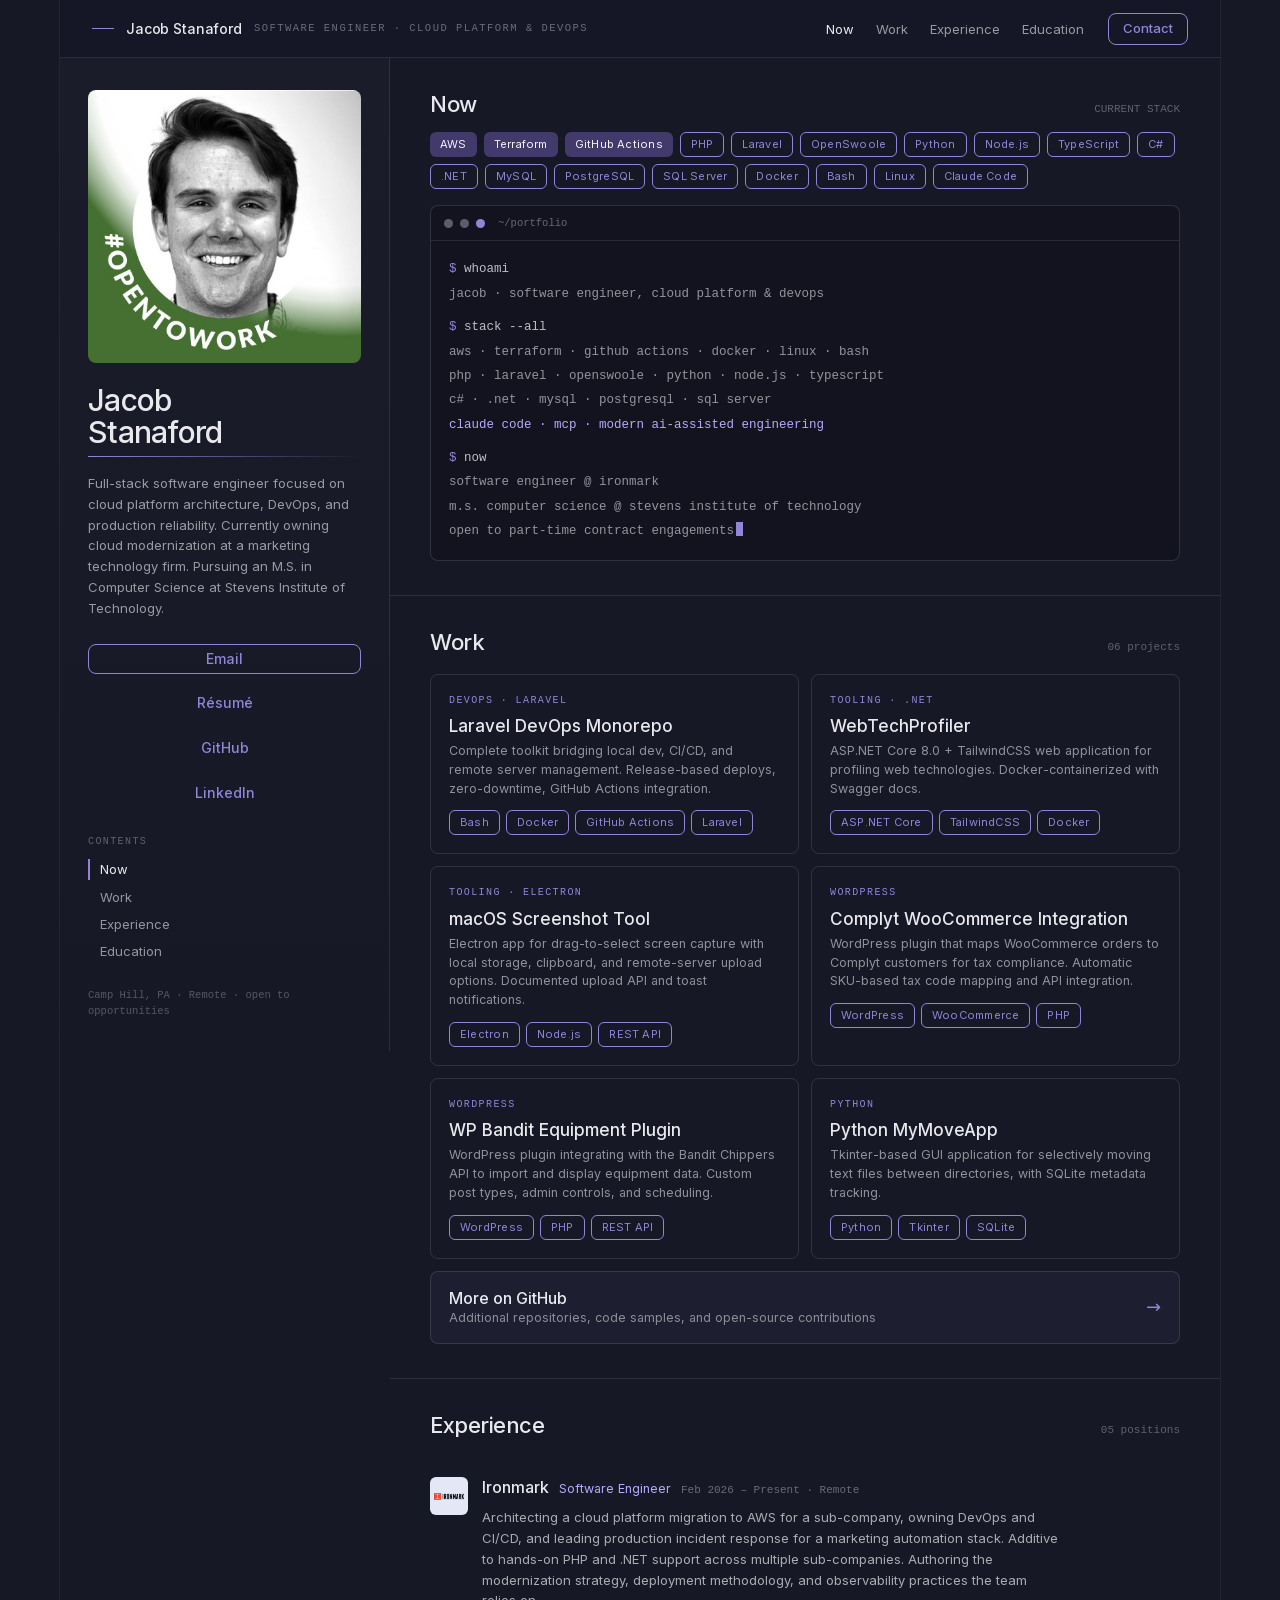
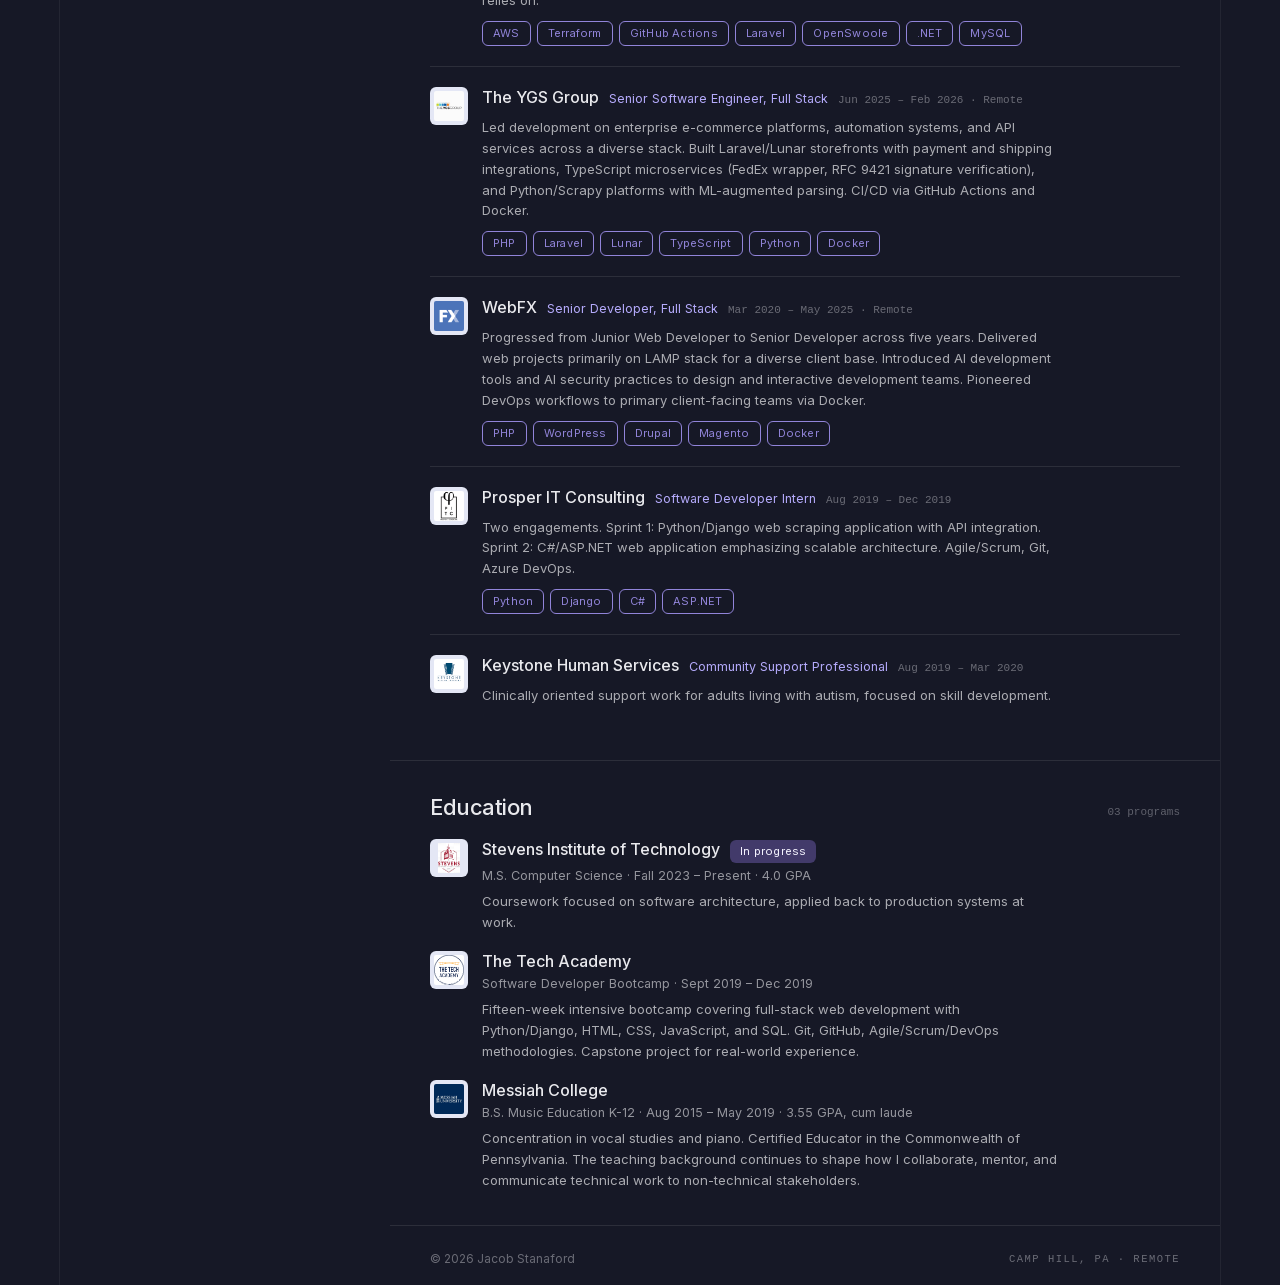
==== redesign/index.html @ c3463caf "Add integrated portfolio redesign (Nocturne design system) Standalone single-file redesign built fro" ====
<!DOCTYPE html>
<html lang="en">
<head>
<meta charset="utf-8">
<meta name="viewport" content="width=device-width, initial-scale=1">
<title>Jacob Stanaford — Software Engineer, Cloud Platform & DevOps</title>
<style>/* Nocturne — design-system tokens and component classes. This file is the source of truth for the system's look; retune it here and see readme.md. */
/* cyrillic-ext */
@font-face {
  font-family: 'Inter';
  font-style: normal;
  font-weight: 400;
  font-display: swap;
  src: url("assets/e448b426-da30-4cca-98b8-e3b02acdb00e.woff2") format('woff2');
  unicode-range: U+0460-052F, U+1C80-1C8A, U+20B4, U+2DE0-2DFF, U+A640-A69F, U+FE2E-FE2F;
}
/* cyrillic */
@font-face {
  font-family: 'Inter';
  font-style: normal;
  font-weight: 400;
  font-display: swap;
  src: url("assets/f47bdb8e-4d1e-4880-98b2-61ec3b3f5b4e.woff2") format('woff2');
  unicode-range: U+0301, U+0400-045F, U+0490-0491, U+04B0-04B1, U+2116;
}
/* greek-ext */
@font-face {
  font-family: 'Inter';
  font-style: normal;
  font-weight: 400;
  font-display: swap;
  src: url("assets/65dbf467-a188-4898-a3f2-194eca84f91b.woff2") format('woff2');
  unicode-range: U+1F00-1FFF;
}
/* greek */
@font-face {
  font-family: 'Inter';
  font-style: normal;
  font-weight: 400;
  font-display: swap;
  src: url("assets/1e72e751-fc00-493d-9ffb-1dca9f66a123.woff2") format('woff2');
  unicode-range: U+0370-0377, U+037A-037F, U+0384-038A, U+038C, U+038E-03A1, U+03A3-03FF;
}
/* vietnamese */
@font-face {
  font-family: 'Inter';
  font-style: normal;
  font-weight: 400;
  font-display: swap;
  src: url("assets/7c887afc-5d10-48a5-83d8-a8b218cb002e.woff2") format('woff2');
  unicode-range: U+0102-0103, U+0110-0111, U+0128-0129, U+0168-0169, U+01A0-01A1, U+01AF-01B0, U+0300-0301, U+0303-0304, U+0308-0309, U+0323, U+0329, U+1EA0-1EF9, U+20AB;
}
/* latin-ext */
@font-face {
  font-family: 'Inter';
  font-style: normal;
  font-weight: 400;
  font-display: swap;
  src: url("assets/c6983fc7-9854-4e55-b79d-0b1c1384f099.woff2") format('woff2');
  unicode-range: U+0100-02BA, U+02BD-02C5, U+02C7-02CC, U+02CE-02D7, U+02DD-02FF, U+0304, U+0308, U+0329, U+1D00-1DBF, U+1E00-1E9F, U+1EF2-1EFF, U+2020, U+20A0-20AB, U+20AD-20C0, U+2113, U+2C60-2C7F, U+A720-A7FF;
}
/* latin */
@font-face {
  font-family: 'Inter';
  font-style: normal;
  font-weight: 400;
  font-display: swap;
  src: url("assets/23ee8424-22c7-4cfa-b0a1-add9e2dee1e7.woff2") format('woff2');
  unicode-range: U+0000-00FF, U+0131, U+0152-0153, U+02BB-02BC, U+02C6, U+02DA, U+02DC, U+0304, U+0308, U+0329, U+2000-206F, U+20AC, U+2122, U+2191, U+2193, U+2212, U+2215, U+FEFF, U+FFFD;
}
/* cyrillic-ext */
@font-face {
  font-family: 'Inter';
  font-style: normal;
  font-weight: 500;
  font-display: swap;
  src: url("assets/e448b426-da30-4cca-98b8-e3b02acdb00e.woff2") format('woff2');
  unicode-range: U+0460-052F, U+1C80-1C8A, U+20B4, U+2DE0-2DFF, U+A640-A69F, U+FE2E-FE2F;
}
/* cyrillic */
@font-face {
  font-family: 'Inter';
  font-style: normal;
  font-weight: 500;
  font-display: swap;
  src: url("assets/f47bdb8e-4d1e-4880-98b2-61ec3b3f5b4e.woff2") format('woff2');
  unicode-range: U+0301, U+0400-045F, U+0490-0491, U+04B0-04B1, U+2116;
}
/* greek-ext */
@font-face {
  font-family: 'Inter';
  font-style: normal;
  font-weight: 500;
  font-display: swap;
  src: url("assets/65dbf467-a188-4898-a3f2-194eca84f91b.woff2") format('woff2');
  unicode-range: U+1F00-1FFF;
}
/* greek */
@font-face {
  font-family: 'Inter';
  font-style: normal;
  font-weight: 500;
  font-display: swap;
  src: url("assets/1e72e751-fc00-493d-9ffb-1dca9f66a123.woff2") format('woff2');
  unicode-range: U+0370-0377, U+037A-037F, U+0384-038A, U+038C, U+038E-03A1, U+03A3-03FF;
}
/* vietnamese */
@font-face {
  font-family: 'Inter';
  font-style: normal;
  font-weight: 500;
  font-display: swap;
  src: url("assets/7c887afc-5d10-48a5-83d8-a8b218cb002e.woff2") format('woff2');
  unicode-range: U+0102-0103, U+0110-0111, U+0128-0129, U+0168-0169, U+01A0-01A1, U+01AF-01B0, U+0300-0301, U+0303-0304, U+0308-0309, U+0323, U+0329, U+1EA0-1EF9, U+20AB;
}
/* latin-ext */
@font-face {
  font-family: 'Inter';
  font-style: normal;
  font-weight: 500;
  font-display: swap;
  src: url("assets/c6983fc7-9854-4e55-b79d-0b1c1384f099.woff2") format('woff2');
  unicode-range: U+0100-02BA, U+02BD-02C5, U+02C7-02CC, U+02CE-02D7, U+02DD-02FF, U+0304, U+0308, U+0329, U+1D00-1DBF, U+1E00-1E9F, U+1EF2-1EFF, U+2020, U+20A0-20AB, U+20AD-20C0, U+2113, U+2C60-2C7F, U+A720-A7FF;
}
/* latin */
@font-face {
  font-family: 'Inter';
  font-style: normal;
  font-weight: 500;
  font-display: swap;
  src: url("assets/23ee8424-22c7-4cfa-b0a1-add9e2dee1e7.woff2") format('woff2');
  unicode-range: U+0000-00FF, U+0131, U+0152-0153, U+02BB-02BC, U+02C6, U+02DA, U+02DC, U+0304, U+0308, U+0329, U+2000-206F, U+20AC, U+2122, U+2191, U+2193, U+2212, U+2215, U+FEFF, U+FFFD;
}
/* cyrillic-ext */
@font-face {
  font-family: 'Inter';
  font-style: normal;
  font-weight: 600;
  font-display: swap;
  src: url("assets/e448b426-da30-4cca-98b8-e3b02acdb00e.woff2") format('woff2');
  unicode-range: U+0460-052F, U+1C80-1C8A, U+20B4, U+2DE0-2DFF, U+A640-A69F, U+FE2E-FE2F;
}
/* cyrillic */
@font-face {
  font-family: 'Inter';
  font-style: normal;
  font-weight: 600;
  font-display: swap;
  src: url("assets/f47bdb8e-4d1e-4880-98b2-61ec3b3f5b4e.woff2") format('woff2');
  unicode-range: U+0301, U+0400-045F, U+0490-0491, U+04B0-04B1, U+2116;
}
/* greek-ext */
@font-face {
  font-family: 'Inter';
  font-style: normal;
  font-weight: 600;
  font-display: swap;
  src: url("assets/65dbf467-a188-4898-a3f2-194eca84f91b.woff2") format('woff2');
  unicode-range: U+1F00-1FFF;
}
/* greek */
@font-face {
  font-family: 'Inter';
  font-style: normal;
  font-weight: 600;
  font-display: swap;
  src: url("assets/1e72e751-fc00-493d-9ffb-1dca9f66a123.woff2") format('woff2');
  unicode-range: U+0370-0377, U+037A-037F, U+0384-038A, U+038C, U+038E-03A1, U+03A3-03FF;
}
/* vietnamese */
@font-face {
  font-family: 'Inter';
  font-style: normal;
  font-weight: 600;
  font-display: swap;
  src: url("assets/7c887afc-5d10-48a5-83d8-a8b218cb002e.woff2") format('woff2');
  unicode-range: U+0102-0103, U+0110-0111, U+0128-0129, U+0168-0169, U+01A0-01A1, U+01AF-01B0, U+0300-0301, U+0303-0304, U+0308-0309, U+0323, U+0329, U+1EA0-1EF9, U+20AB;
}
/* latin-ext */
@font-face {
  font-family: 'Inter';
  font-style: normal;
  font-weight: 600;
  font-display: swap;
  src: url("assets/c6983fc7-9854-4e55-b79d-0b1c1384f099.woff2") format('woff2');
  unicode-range: U+0100-02BA, U+02BD-02C5, U+02C7-02CC, U+02CE-02D7, U+02DD-02FF, U+0304, U+0308, U+0329, U+1D00-1DBF, U+1E00-1E9F, U+1EF2-1EFF, U+2020, U+20A0-20AB, U+20AD-20C0, U+2113, U+2C60-2C7F, U+A720-A7FF;
}
/* latin */
@font-face {
  font-family: 'Inter';
  font-style: normal;
  font-weight: 600;
  font-display: swap;
  src: url("assets/23ee8424-22c7-4cfa-b0a1-add9e2dee1e7.woff2") format('woff2');
  unicode-range: U+0000-00FF, U+0131, U+0152-0153, U+02BB-02BC, U+02C6, U+02DA, U+02DC, U+0304, U+0308, U+0329, U+2000-206F, U+20AC, U+2122, U+2191, U+2193, U+2212, U+2215, U+FEFF, U+FFFD;
}
/* cyrillic-ext */
@font-face {
  font-family: 'Inter';
  font-style: normal;
  font-weight: 700;
  font-display: swap;
  src: url("assets/e448b426-da30-4cca-98b8-e3b02acdb00e.woff2") format('woff2');
  unicode-range: U+0460-052F, U+1C80-1C8A, U+20B4, U+2DE0-2DFF, U+A640-A69F, U+FE2E-FE2F;
}
/* cyrillic */
@font-face {
  font-family: 'Inter';
  font-style: normal;
  font-weight: 700;
  font-display: swap;
  src: url("assets/f47bdb8e-4d1e-4880-98b2-61ec3b3f5b4e.woff2") format('woff2');
  unicode-range: U+0301, U+0400-045F, U+0490-0491, U+04B0-04B1, U+2116;
}
/* greek-ext */
@font-face {
  font-family: 'Inter';
  font-style: normal;
  font-weight: 700;
  font-display: swap;
  src: url("assets/65dbf467-a188-4898-a3f2-194eca84f91b.woff2") format('woff2');
  unicode-range: U+1F00-1FFF;
}
/* greek */
@font-face {
  font-family: 'Inter';
  font-style: normal;
  font-weight: 700;
  font-display: swap;
  src: url("assets/1e72e751-fc00-493d-9ffb-1dca9f66a123.woff2") format('woff2');
  unicode-range: U+0370-0377, U+037A-037F, U+0384-038A, U+038C, U+038E-03A1, U+03A3-03FF;
}
/* vietnamese */
@font-face {
  font-family: 'Inter';
  font-style: normal;
  font-weight: 700;
  font-display: swap;
  src: url("assets/7c887afc-5d10-48a5-83d8-a8b218cb002e.woff2") format('woff2');
  unicode-range: U+0102-0103, U+0110-0111, U+0128-0129, U+0168-0169, U+01A0-01A1, U+01AF-01B0, U+0300-0301, U+0303-0304, U+0308-0309, U+0323, U+0329, U+1EA0-1EF9, U+20AB;
}
/* latin-ext */
@font-face {
  font-family: 'Inter';
  font-style: normal;
  font-weight: 700;
  font-display: swap;
  src: url("assets/c6983fc7-9854-4e55-b79d-0b1c1384f099.woff2") format('woff2');
  unicode-range: U+0100-02BA, U+02BD-02C5, U+02C7-02CC, U+02CE-02D7, U+02DD-02FF, U+0304, U+0308, U+0329, U+1D00-1DBF, U+1E00-1E9F, U+1EF2-1EFF, U+2020, U+20A0-20AB, U+20AD-20C0, U+2113, U+2C60-2C7F, U+A720-A7FF;
}
/* latin */
@font-face {
  font-family: 'Inter';
  font-style: normal;
  font-weight: 700;
  font-display: swap;
  src: url("assets/23ee8424-22c7-4cfa-b0a1-add9e2dee1e7.woff2") format('woff2');
  unicode-range: U+0000-00FF, U+0131, U+0152-0153, U+02BB-02BC, U+02C6, U+02DA, U+02DC, U+0304, U+0308, U+0329, U+2000-206F, U+20AC, U+2122, U+2191, U+2193, U+2212, U+2215, U+FEFF, U+FFFD;
}


:root {
  --color-bg: #161826;
  --color-surface: #232532;
  --color-text: #e9e9ed;
  --color-accent: #9184d9; /* review round 7 (Barron): the accent moves to
     the product's blurple — OKLCH hue 289.2, the hue of the app's own Pro
     accent (#9a8fe0, --om-accent-pro) — at the same lightness the steel
     accent held (L 0.660, so the documented ratios survive) and chroma
     in the product blurple's own range (its token sits at C 0.118; the
     accent takes 0.125, from the old steel's 0.030):
     the accent now reads as an accent rather than another neutral. */
  --color-accent-2: #a7a1db; /* the machine-derived stand-in follows: same
     hue, same L 0.734, chroma at the same 2:3 proportion it held */
  --color-divider: color-mix(in srgb, #e9e9ed 16%, transparent);

  /* Tonal ramps — generated in OKLCH on one shared lightness scale, so the
     same step of any role matches the others in visual value. */
  --color-neutral-100: #f3f5fe;
  --color-neutral-200: #e4e7f5;
  --color-neutral-300: #cfd3e5;
  --color-neutral-400: #b2b6ca;
  --color-neutral-500: #9397ab;
  --color-neutral-600: #75798c;
  --color-neutral-700: #595d6c;
  --color-neutral-800: #3f424d;
  --color-neutral-900: #292b31;

  --color-accent-100: #f5f4ff;
  --color-accent-200: #e7e5fe;
  --color-accent-300: #d2cefd;
  --color-accent-400: #b5abfc;
  --color-accent-500: #968ae0;
  --color-accent-600: #796cbf;
  --color-accent-700: #5d5294;
  --color-accent-800: #423a6a;
  --color-accent-900: #2b2741;

  --color-accent-2-100: #f5f4ff;
  --color-accent-2-200: #e7e5fe;
  --color-accent-2-300: #d2cefd;
  --color-accent-2-400: #b5afe8;
  --color-accent-2-500: #9690c9;
  --color-accent-2-600: #7972a9;
  --color-accent-2-700: #5c5783;
  --color-accent-2-800: #423e5d;
  --color-accent-2-900: #2b293a;

  /* Deck section-divider ground — review round 3: saturation as presence.
     Dividers take a saturated deep indigo (hue 277, the neutral ramp's own
     family; C 0.094 — written when the accent held C 0.030, before the
     round-7 blurple raised it past the ground's) with a lighter bloom and
     a ghost tint of the same hue, while the slide grounds stay
     desaturated. Deck-scale fills only — not interface colors. */
  --color-section: #262a60;
  --color-section-glow: #353b80;
  --color-section-ghost: #4c5397;

  --font-heading: "Inter", system-ui, sans-serif;
  --font-heading-weight: 500;
  --font-body: "Inter", system-ui, sans-serif;

  --space-1: 2.8px;
  --space-2: 5.6px;
  --space-3: 8.4px;
  --space-4: 11.2px;
  --space-6: 16.8px;
  --space-8: 22.4px;

  --radius-sm: 4px;
  --radius-md: 8px;
  --radius-lg: 14px;

  /* Elevation — derived from the ground: soft ink-tinted shadows on a
     light theme, a hairline edge + ambient darkness on a dark one. */
  --shadow-sm: 0 0 0 1px #3f424d;
  --shadow-md: 0 0 0 1px #595d6c, 0 6px 18px rgba(0,0,0,0.55);
  --shadow-lg: 0 0 0 1px #9397ab, 0 16px 40px rgba(0,0,0,0.65);
}

body {
  background: var(--color-bg);
  color: var(--color-text);
  font-family: var(--font-body);
}
h1, h2, h3, h4 { font-family: var(--font-heading); font-weight: var(--font-heading-weight); }

.lighten{mix-blend-mode:lighten;background-color:transparent}

/* ══════════════════════════════════════════════════════════════════════════
   Components — built with the tokens above. Plain CSS
   on plain HTML: no JavaScript, no build step. Each class is documented in
   readme.md and demonstrated in foundations/ and components/.
   ══════════════════════════════════════════════════════════════════════ */

*, *::before, *::after { box-sizing: border-box; }
body { margin: 0; font-size: 15px; line-height: 1.55; font-weight: 400; }
h1, h2, h3, h4, h5, h6 {
  font-family: var(--font-heading); font-weight: var(--font-heading-weight);
  line-height: 1.12; letter-spacing: -0.015em; margin: 0 0 var(--space-2);
}
h1 { font-size: 42px; }
h2 { font-size: 32px; }
h3 { font-size: 25px; }
h4 { font-size: 20px; }
h5 { font-size: 16px; }
h6 { font-size: 13px; }
h6 { letter-spacing: 0.08em; text-transform: uppercase; }
p { margin: 0 0 var(--space-3); }
a { color: var(--color-accent); text-underline-offset: 3px; }
img { display: block; max-width: 100%; }
figure { margin: 0; }
figcaption {
  font-size: 11px; margin-top: var(--space-1);
  color: color-mix(in srgb, var(--color-text) 55%, transparent);
}
.text-muted { color: color-mix(in srgb, var(--color-text) 55%, transparent); }
:focus { outline: none; }
:focus-visible { outline: 2px solid var(--color-accent); outline-offset: 2px; }
::selection { background: color-mix(in srgb, var(--color-accent) 30%, transparent); }

/* — rules — */
/* Rules fade to transparent at both ends instead of stopping cleanly — a
   Nocturne signature. The ramp is 48px an end (one deck baseline unit),
   painted from the same divider token. Freestanding rules fade; box
   outlines, in-control separators, and short accent marks stay solid. */
.hr {
  height: 1px; border: 0; margin: var(--space-4) 0;
  background: linear-gradient(to right,
    transparent, var(--color-divider) 48px,
    var(--color-divider) calc(100% - 48px), transparent);
}

/* — buttons — */
.btn {
  display: inline-flex; align-items: center; justify-content: center; gap: 6px;
  cursor: pointer; text-decoration: none;
  font-family: var(--font-heading); font-weight: var(--font-heading-weight);
  font-size: 14px; line-height: 1.2; color: var(--color-text); /* matches the .input's 14px —
     the pair sits side by side in sign-up rows */
  background: transparent; border: 1px solid transparent;
  padding: var(--space-2) calc(var(--space-3) * 1.2);
  border-radius: var(--radius-md);
}
.btn svg { display: block; }
.btn:disabled { opacity: 0.45; cursor: not-allowed; }
.btn-primary { color: var(--color-accent); border-color: var(--color-accent); }
.btn-primary:hover { background: color-mix(in srgb, var(--color-accent) 12%, transparent); }
.btn-primary:active { background: color-mix(in srgb, var(--color-accent) 22%, transparent); }
.btn-secondary { border-color: var(--color-divider); }
.btn-secondary:hover { background: color-mix(in srgb, var(--color-text) 7%, transparent); }
.btn-secondary:active { background: color-mix(in srgb, var(--color-text) 14%, transparent); }
.btn-ghost { color: var(--color-accent); padding-inline: var(--space-1); }
.btn-ghost:hover { background: color-mix(in srgb, var(--color-accent) 10%, transparent); }
.btn-ghost:active { background: color-mix(in srgb, var(--color-accent) 18%, transparent); }
.btn-icon { width: 36px; height: 36px; padding: 0; }
.btn-block { width: 100%; margin-top: var(--space-2); }

/* — forms — */
.field > label {
  display: block; font-size: 12px; margin-bottom: 5px;
  color: color-mix(in srgb, var(--color-text) 70%, transparent);
}
.input {
  width: 100%; min-height: 36px; padding: 6px 10px; font: inherit;
  font-size: 14px; color: var(--color-text); caret-color: var(--color-accent);
  background: var(--color-surface);
  border: 1px solid var(--color-divider); border-radius: var(--radius-md);
}
.input:hover { border-color: color-mix(in srgb, var(--color-text) 45%, transparent); }
.input:focus-visible { border-color: var(--color-accent); outline-offset: 0; }
textarea.input { min-height: 90px; resize: vertical; }
.radio { display: inline-flex; align-items: center; gap: 8px; cursor: pointer; font-size: 14px; }
.radio input, .seg-opt input {
  position: absolute; opacity: 0; width: 0; height: 0; pointer-events: none;
}
.radio .dot {
  width: 16px; height: 16px; flex: none; border-radius: 50%;
  border: 1.5px solid var(--color-divider);
}
.radio:hover .dot { border-color: var(--color-accent); }
.radio input:checked + .dot {
  border-color: var(--color-accent); background: var(--color-accent);
  box-shadow: inset 0 0 0 4px var(--color-bg);
}
.radio input:focus-visible + .dot { outline: 2px solid var(--color-accent); outline-offset: 2px; }
.seg {
  display: inline-flex; overflow: hidden;
  border: 1px solid var(--color-divider); border-radius: var(--radius-md);
}
.seg-opt {
  display: inline-flex; align-items: center; gap: 6px;
  padding: 7px 12px; font-size: 13px; cursor: pointer;
}
.seg-opt + .seg-opt { border-left: 1px solid var(--color-divider); }
.seg-opt:has(input:checked) { color: var(--color-accent); box-shadow: inset 0 0 0 1px var(--color-accent); }
.seg-opt:not(:has(input:checked)):hover { background: color-mix(in srgb, var(--color-text) 7%, transparent); }
.seg-opt:has(input:focus-visible) { outline: 2px solid var(--color-accent); outline-offset: -2px; }

/* — cards — */
.card {
  display: flex; flex-direction: column; gap: var(--space-2);
  padding: var(--space-3); border-radius: var(--radius-md); background: var(--color-surface);
}
.card-kicker { font-size: 10px; letter-spacing: 0.1em; text-transform: uppercase; color: var(--color-accent); }
.card-title {
  font-family: var(--font-heading); font-weight: var(--font-heading-weight);
  font-size: 17px; line-height: 1.2;
}
.card-body { margin: 0; font-size: 13px; opacity: 0.8; flex: 1; }
.card-meta {
  display: flex; align-items: center; gap: 6px; font-size: 11px;
  color: color-mix(in srgb, var(--color-text) 50%, transparent);
}
.elev-sm { box-shadow: var(--shadow-sm); }
.elev-md { box-shadow: var(--shadow-md); }
.elev-lg { box-shadow: var(--shadow-lg); }

/* — tags — */
.tag {
  display: inline-flex; align-items: center; font-size: 11px;
  letter-spacing: 0.02em; padding: 3px 10px;
  border-radius: calc(var(--radius-md) * 0.75);
}
.tag-accent { background: var(--color-accent-800); color: var(--color-accent-100); }
.tag-accent-2 { background: var(--color-accent-2-800); color: var(--color-accent-2-100); }
.tag-neutral { background: var(--color-neutral-800); color: var(--color-neutral-100); }
.tag-outline { border: 1px solid var(--color-accent); color: var(--color-accent); }

/* — navigation — */
.nav {
  display: flex; align-items: center; gap: var(--space-4);
  padding: var(--space-3) var(--space-4);
  border-bottom: none;
}
.nav-brand {
  font-family: var(--font-heading); font-weight: var(--font-heading-weight);
  font-size: 18px; margin-right: auto;
}
.nav a { color: inherit; text-decoration: none; font-size: 14px; }
.nav a:hover, .nav a[aria-current='page'] { color: var(--color-accent); }

/* — tables — */
.table { width: 100%; border-collapse: collapse; font-size: 14px; }
.table th {
  text-align: left; font-size: 11px; letter-spacing: 0.08em; text-transform: uppercase;
  color: color-mix(in srgb, var(--color-text) 60%, transparent);
  padding: var(--space-2); border-bottom: 1px solid transparent; /* keeps layout; the row paints the fading rule */
}
.table td {
  padding: var(--space-2);
  border-bottom: 1px solid transparent;
}
/* Row rules as row-level strips so the end-fade spans the row, not each cell. */
.table thead tr {
  background: linear-gradient(to right,
    transparent, var(--color-divider) 48px,
    var(--color-divider) calc(100% - 48px), transparent) no-repeat bottom / 100% 1px;
}
.table tbody tr {
  background: linear-gradient(to right,
    transparent, color-mix(in srgb, var(--color-text) 8%, transparent) 48px,
    color-mix(in srgb, var(--color-text) 8%, transparent) calc(100% - 48px), transparent) no-repeat bottom / 100% 1px;
}
.table tbody tr:hover {
  /* the hover tint layers over the row rule, which keeps painting */
  background:
    linear-gradient(color-mix(in srgb, var(--color-text) 4%, transparent),
                    color-mix(in srgb, var(--color-text) 4%, transparent)) no-repeat 0 0 / 100% 100%,
    linear-gradient(to right,
      transparent, color-mix(in srgb, var(--color-text) 8%, transparent) 48px,
      color-mix(in srgb, var(--color-text) 8%, transparent) calc(100% - 48px), transparent) no-repeat bottom / 100% 1px;
}

/* — dialog — */
.dialog-backdrop {
  position: fixed; inset: 0; display: grid; place-items: center;
  padding: var(--space-4);
  background: color-mix(in srgb, var(--color-neutral-900) 50%, transparent);
}
.dialog {
  width: min(440px, 100%); display: flex; flex-direction: column; gap: var(--space-3);
  padding: var(--space-4); border-radius: var(--radius-lg);
  background: var(--color-surface); box-shadow: var(--shadow-lg);
}
.dialog-title {
  font-family: var(--font-heading); font-weight: var(--font-heading-weight);
  font-size: 20px;
}
.dialog-body { font-size: 14px; opacity: 0.85; }
.dialog-actions { display: flex; justify-content: flex-end; gap: var(--space-2); margin-top: var(--space-2); }

</style>
<script src="assets/eca9841a-5510-4d7b-a6c1-df7aee3c4785.js"></script>
<style>
body{margin:0;background:#0e0f18;font-family:Inter,system-ui,sans-serif}
html{background:#0e0f18}
.dv-turn{padding:40px 44px 32px;border-bottom:1px solid rgba(255,255,255,.08);scroll-margin-top:16px;background:#0e0f18}
.logo{width:32px;height:32px;object-fit:contain;background:#e4e7f5;border-radius:6px;padding:4px;box-sizing:border-box;flex:none}
.logo-lg{width:38px;height:38px}
.dv-thd{display:flex;align-items:baseline;gap:10px;margin:0 0 20px}
.dv-tid{font:600 10px ui-monospace,Menlo,monospace;padding:3px 7px;background:#e9e9ed;color:#161826;border-radius:4px;text-decoration:none}
.dv-tname{font:600 13px/1.2 Inter,system-ui,sans-serif;color:#e9e9ed}
.dv-opts{display:flex;flex-wrap:wrap;gap:36px;align-items:flex-start}
.dv-opt{flex:none;display:flex;flex-direction:column;gap:9px;scroll-margin-top:16px}
.dv-oid{font:600 10.5px ui-monospace,Menlo,monospace;padding:3px 7px;background:rgba(255,255,255,.1);color:#e9e9ed;border-radius:5px;text-decoration:none}
.dv-olabel{display:flex;align-items:baseline;gap:8px;font:400 11px/1.3 Inter,system-ui,sans-serif;color:rgba(233,233,237,.55)}
.dv-card{max-width:100%;background:#161826;border:1px solid rgba(255,255,255,.09);border-radius:8px;box-shadow:0 16px 40px rgba(0,0,0,.5);overflow:hidden}
.dv-opt:target .dv-oid{background:#9184d9;color:#161826}
.dv-next{margin:22px 0 0;font:12px/1.5 Inter,system-ui,sans-serif;color:rgba(233,233,237,.5)}
.dv-groep{width:100%;font:600 10px ui-monospace,Menlo,monospace;letter-spacing:.14em;text-transform:uppercase;color:rgba(233,233,237,.35);margin:14px 0 -14px}
.mono{font-family:ui-monospace,Menlo,monospace}
.ph{color:rgba(145,132,217,.75);font-family:ui-monospace,Menlo,monospace;font-size:.86em}
@keyframes sweep{from{transform:scaleX(0)}to{transform:scaleX(1)}}
@keyframes rise{from{opacity:0;transform:translateY(14px)}to{opacity:1;transform:none}}
.rise{animation:rise .7s cubic-bezier(.22,1,.36,1) both}
.sweepline{transform-origin:left;animation:sweep 1.1s cubic-bezier(.22,1,.36,1) both}
@keyframes type{from{max-width:0}to{max-width:100%}}
@keyframes blink{0%,49%{opacity:1}50%,100%{opacity:0}}
.t{display:inline-block;width:max-content;max-width:100%;overflow:hidden;white-space:nowrap;vertical-align:bottom;animation:type .5s steps(34,end) both}
.caret{display:inline-block;width:7px;height:14px;background:#9184d9;vertical-align:-2px;margin-left:2px;animation:blink 1.1s step-end infinite}
</style>
</head>
<body style="background:var(--color-bg);color:var(--color-text)">

<div style="max-width:1160px;margin:0 auto;background:#161826;box-shadow:0 0 0 1px rgba(233,233,237,.06)">

  <!-- ═════════════════ TOP NAV ═════════════════ -->
  <div style="position:sticky;top:0;z-index:5;display:flex;align-items:center;justify-content:space-between;padding:0 32px;height:58px;background:rgba(22,24,38,.92);backdrop-filter:blur(10px);border-bottom:1px solid rgba(233,233,237,.1)">
    <div style="display:flex;align-items:center;gap:12px">
      <span style="display:block;width:22px;height:1px;background:#9184d9" class="sweepline"></span>
      <span style="font:500 14px Inter,sans-serif;letter-spacing:-.01em">Jacob Stanaford</span>
      <span class="mono" style="font-size:10.5px;letter-spacing:.14em;color:rgba(233,233,237,.4)">SOFTWARE ENGINEER · CLOUD PLATFORM &amp; DEVOPS</span>
    </div>
    <div style="display:flex;align-items:center;gap:24px">
      <div style="display:flex;gap:22px;font:400 13px Inter,sans-serif;color:rgba(233,233,237,.62)">
        <a href="#now" style="color:#e9e9ed;text-decoration:none">Now</a>
        <a href="#work" style="color:inherit;text-decoration:none">Work</a>
        <a href="#experience" style="color:inherit;text-decoration:none">Experience</a>
        <a href="#education" style="color:inherit;text-decoration:none">Education</a>
      </div>
      <a href="mailto:jacobstanafordprofessional@gmail.com" class="btn btn-primary" style="text-decoration:none;height:32px;padding:0 14px;font-size:13px">Contact</a>
    </div>
  </div>

  <div style="display:grid;grid-template-columns:330px 1fr">

    <!-- ═════════════════ LEFT SIDEBAR ═════════════════ -->
    <aside style="border-right:1px solid rgba(233,233,237,.1);padding:32px 28px;background:linear-gradient(180deg,#1a1c2a,#161826);align-self:start;position:sticky;top:58px">
      <div style="border-radius:8px;overflow:hidden;background:#161826">
        <img src="../img/jacobstanaford.jpeg" alt="Jacob Stanaford" style="width:100%;aspect-ratio:1;object-fit:cover;object-position:50% 25%">
      </div>
      <h1 style="font-size:30px;letter-spacing:-.025em;margin:22px 0 8px;line-height:1.05">Jacob<br>Stanaford</h1>
      <div style="height:1px;background:linear-gradient(to right,#9184d9,rgba(145,132,217,0));margin-bottom:16px" class="sweepline"></div>
      <p style="font-size:13px;line-height:1.6;color:rgba(233,233,237,.62)">Full-stack software engineer focused on cloud platform architecture, DevOps, and production reliability. Currently owning cloud modernization at a marketing technology firm. Pursuing an M.S. in Computer Science at Stevens Institute of Technology.</p>
      <div style="display:flex;flex-direction:column;gap:9px;margin-top:20px">
        <a href="mailto:jacobstanafordprofessional@gmail.com" class="btn btn-primary btn-block" style="text-decoration:none">Email</a>
        <a href="../img/resource/JacobS_Resume.pdf" class="btn btn-ghost btn-block" style="text-decoration:none">Résumé</a>
        <a href="https://github.com/jstanaford" class="btn btn-ghost btn-block" style="text-decoration:none">GitHub</a>
        <a href="https://www.linkedin.com/in/jacobstanaford/" class="btn btn-ghost btn-block" style="text-decoration:none">LinkedIn</a>
      </div>
      <div class="mono" style="font-size:10px;letter-spacing:.14em;color:rgba(233,233,237,.35);margin-top:26px">CONTENTS</div>
      <div style="display:flex;flex-direction:column;gap:7px;margin-top:10px;font-size:13px;color:rgba(233,233,237,.6)">
        <a href="#now" style="color:#e9e9ed;border-left:2px solid #9184d9;padding-left:10px;text-decoration:none">Now</a>
        <a href="#work" style="padding-left:12px;color:inherit;text-decoration:none">Work</a>
        <a href="#experience" style="padding-left:12px;color:inherit;text-decoration:none">Experience</a>
        <a href="#education" style="padding-left:12px;color:inherit;text-decoration:none">Education</a>
      </div>
      <div class="mono" style="font-size:10.5px;color:rgba(233,233,237,.3);margin-top:26px">Camp Hill, PA · Remote · open to opportunities</div>
    </aside>

    <!-- ═════════════════ MAIN CONTENT ═════════════════ -->
    <main>

      <!-- ─── NOW ─── -->
      <section id="now" style="padding:34px 40px;border-bottom:1px solid rgba(233,233,237,.1)">
        <div style="display:flex;align-items:baseline;justify-content:space-between;margin-bottom:14px">
          <h2 style="font-size:22px;letter-spacing:-.02em;margin:0">Now</h2>
          <span class="mono" style="font-size:11px;color:rgba(233,233,237,.35)">CURRENT STACK</span>
        </div>
        <div style="display:flex;flex-wrap:wrap;gap:7px;margin-bottom:16px">
          <span class="tag tag-accent">AWS</span>
          <span class="tag tag-accent">Terraform</span>
          <span class="tag tag-accent">GitHub Actions</span>
          <span class="tag tag-outline">PHP</span>
          <span class="tag tag-outline">Laravel</span>
          <span class="tag tag-outline">OpenSwoole</span>
          <span class="tag tag-outline">Python</span>
          <span class="tag tag-outline">Node.js</span>
          <span class="tag tag-outline">TypeScript</span>
          <span class="tag tag-outline">C#</span>
          <span class="tag tag-outline">.NET</span>
          <span class="tag tag-outline">MySQL</span>
          <span class="tag tag-outline">PostgreSQL</span>
          <span class="tag tag-outline">SQL Server</span>
          <span class="tag tag-outline">Docker</span>
          <span class="tag tag-outline">Bash</span>
          <span class="tag tag-outline">Linux</span>
          <span class="tag tag-outline">Claude Code</span>
        </div>
        <div style="border:1px solid rgba(233,233,237,.14);border-radius:8px;overflow:hidden;background:#12131f">
          <div style="display:flex;align-items:center;gap:7px;padding:9px 13px;border-bottom:1px solid rgba(233,233,237,.1)">
            <span style="width:9px;height:9px;border-radius:50%;background:#595d6c;display:block"></span>
            <span style="width:9px;height:9px;border-radius:50%;background:#595d6c;display:block"></span>
            <span style="width:9px;height:9px;border-radius:50%;background:#9184d9;display:block"></span>
            <span class="mono" style="font-size:10.5px;color:rgba(233,233,237,.4);margin-left:6px">~/portfolio</span>
          </div>
          <div class="mono" style="font-size:12.5px;line-height:1.95;padding:16px 18px;color:rgba(233,233,237,.8)">
            <div><span style="color:#9184d9">$</span> <span class="t" style="animation-delay:.2s">whoami</span></div>
            <div style="color:rgba(233,233,237,.6)"><span class="t" style="animation-delay:.8s">jacob · software engineer, cloud platform &amp; devops</span></div>
            <div style="margin-top:9px"><span style="color:#9184d9">$</span> <span class="t" style="animation-delay:1.5s">stack --all</span></div>
            <div style="color:rgba(233,233,237,.6)"><span class="t" style="animation-delay:2.1s">aws · terraform · github actions · docker · linux · bash</span></div>
            <div style="color:rgba(233,233,237,.6)"><span class="t" style="animation-delay:2.5s">php · laravel · openswoole · python · node.js · typescript</span></div>
            <div style="color:rgba(233,233,237,.6)"><span class="t" style="animation-delay:2.9s">c# · .net · mysql · postgresql · sql server</span></div>
            <div style="color:#b5abfc"><span class="t" style="animation-delay:3.3s">claude code · mcp · modern ai-assisted engineering</span></div>
            <div style="margin-top:9px"><span style="color:#9184d9">$</span> <span class="t" style="animation-delay:3.9s">now</span></div>
            <div style="color:rgba(233,233,237,.6)"><span class="t" style="animation-delay:4.4s">software engineer @ ironmark</span></div>
            <div style="color:rgba(233,233,237,.6)"><span class="t" style="animation-delay:4.8s">m.s. computer science @ stevens institute of technology</span></div>
            <div style="color:rgba(233,233,237,.6)"><span class="t" style="animation-delay:5.2s">open to part-time contract engagements</span><span class="caret"></span></div>
          </div>
        </div>
      </section>

      <!-- ─── WORK / PROJECTS ─── -->
      <section id="work" style="padding:34px 40px;border-bottom:1px solid rgba(233,233,237,.1)">
        <div style="display:flex;align-items:baseline;justify-content:space-between;margin-bottom:18px">
          <h2 style="font-size:22px;letter-spacing:-.02em;margin:0">Work</h2>
          <span class="mono" style="font-size:11px;color:rgba(233,233,237,.35)">06 projects</span>
        </div>
        <div style="display:grid;grid-template-columns:1fr 1fr;gap:12px">

          <a href="https://github.com/jstanaford/laravel-devops" style="border:1px solid rgba(233,233,237,.12);border-radius:8px;padding:18px;text-decoration:none;color:inherit;display:block">
            <div class="mono" style="font-size:10px;letter-spacing:.14em;color:#9184d9">DEVOPS · LARAVEL</div>
            <div style="font:500 17px Inter,sans-serif;margin:8px 0 6px">Laravel DevOps Monorepo</div>
            <div style="font-size:12.5px;color:rgba(233,233,237,.58);line-height:1.5">Complete toolkit bridging local dev, CI/CD, and remote server management. Release-based deploys, zero-downtime, GitHub Actions integration.</div>
            <div style="display:flex;gap:6px;flex-wrap:wrap;margin-top:12px">
              <span class="tag tag-outline">Bash</span><span class="tag tag-outline">Docker</span><span class="tag tag-outline">GitHub Actions</span><span class="tag tag-outline">Laravel</span>
            </div>
          </a>

          <a href="https://github.com/jstanaford/webdev-tools" style="border:1px solid rgba(233,233,237,.12);border-radius:8px;padding:18px;text-decoration:none;color:inherit;display:block">
            <div class="mono" style="font-size:10px;letter-spacing:.14em;color:#9184d9">TOOLING · .NET</div>
            <div style="font:500 17px Inter,sans-serif;margin:8px 0 6px">WebTechProfiler</div>
            <div style="font-size:12.5px;color:rgba(233,233,237,.58);line-height:1.5">ASP.NET Core 8.0 + TailwindCSS web application for profiling web technologies. Docker-containerized with Swagger docs.</div>
            <div style="display:flex;gap:6px;flex-wrap:wrap;margin-top:12px">
              <span class="tag tag-outline">ASP.NET Core</span><span class="tag tag-outline">TailwindCSS</span><span class="tag tag-outline">Docker</span>
            </div>
          </a>

          <a href="https://github.com/jstanaford/electron-local-screenshot-tool" style="border:1px solid rgba(233,233,237,.12);border-radius:8px;padding:18px;text-decoration:none;color:inherit;display:block">
            <div class="mono" style="font-size:10px;letter-spacing:.14em;color:#9184d9">TOOLING · ELECTRON</div>
            <div style="font:500 17px Inter,sans-serif;margin:8px 0 6px">macOS Screenshot Tool</div>
            <div style="font-size:12.5px;color:rgba(233,233,237,.58);line-height:1.5">Electron app for drag-to-select screen capture with local storage, clipboard, and remote-server upload options. Documented upload API and toast notifications.</div>
            <div style="display:flex;gap:6px;flex-wrap:wrap;margin-top:12px">
              <span class="tag tag-outline">Electron</span><span class="tag tag-outline">Node.js</span><span class="tag tag-outline">REST API</span>
            </div>
          </a>

          <a href="https://github.com/jstanaford/wp-complyt-integration" style="border:1px solid rgba(233,233,237,.12);border-radius:8px;padding:18px;text-decoration:none;color:inherit;display:block">
            <div class="mono" style="font-size:10px;letter-spacing:.14em;color:#9184d9">WORDPRESS</div>
            <div style="font:500 17px Inter,sans-serif;margin:8px 0 6px">Complyt WooCommerce Integration</div>
            <div style="font-size:12.5px;color:rgba(233,233,237,.58);line-height:1.5">WordPress plugin that maps WooCommerce orders to Complyt customers for tax compliance. Automatic SKU-based tax code mapping and API integration.</div>
            <div style="display:flex;gap:6px;flex-wrap:wrap;margin-top:12px">
              <span class="tag tag-outline">WordPress</span><span class="tag tag-outline">WooCommerce</span><span class="tag tag-outline">PHP</span>
            </div>
          </a>

          <a href="https://github.com/jstanaford/wp-bandit" style="border:1px solid rgba(233,233,237,.12);border-radius:8px;padding:18px;text-decoration:none;color:inherit;display:block">
            <div class="mono" style="font-size:10px;letter-spacing:.14em;color:#9184d9">WORDPRESS</div>
            <div style="font:500 17px Inter,sans-serif;margin:8px 0 6px">WP Bandit Equipment Plugin</div>
            <div style="font-size:12.5px;color:rgba(233,233,237,.58);line-height:1.5">WordPress plugin integrating with the Bandit Chippers API to import and display equipment data. Custom post types, admin controls, and scheduling.</div>
            <div style="display:flex;gap:6px;flex-wrap:wrap;margin-top:12px">
              <span class="tag tag-outline">WordPress</span><span class="tag tag-outline">PHP</span><span class="tag tag-outline">REST API</span>
            </div>
          </a>

          <a href="https://github.com/jstanaford/Python_MyMoveApp" style="border:1px solid rgba(233,233,237,.12);border-radius:8px;padding:18px;text-decoration:none;color:inherit;display:block">
            <div class="mono" style="font-size:10px;letter-spacing:.14em;color:#9184d9">PYTHON</div>
            <div style="font:500 17px Inter,sans-serif;margin:8px 0 6px">Python MyMoveApp</div>
            <div style="font-size:12.5px;color:rgba(233,233,237,.58);line-height:1.5">Tkinter-based GUI application for selectively moving text files between directories, with SQLite metadata tracking.</div>
            <div style="display:flex;gap:6px;flex-wrap:wrap;margin-top:12px">
              <span class="tag tag-outline">Python</span><span class="tag tag-outline">Tkinter</span><span class="tag tag-outline">SQLite</span>
            </div>
          </a>

        </div>
        <a href="https://github.com/jstanaford" style="text-decoration:none;color:inherit;display:flex;align-items:center;justify-content:space-between;border:1px solid rgba(233,233,237,.12);border-radius:8px;padding:16px 18px;margin-top:12px;background:rgba(145,132,217,.06)">
          <div>
            <div style="font:500 16px Inter,sans-serif">More on GitHub</div>
            <div style="font-size:12.5px;color:rgba(233,233,237,.55)">Additional repositories, code samples, and open-source contributions</div>
          </div>
          <span style="color:#9184d9;font-size:18px">→</span>
        </a>
      </section>

      <!-- ─── EXPERIENCE ─── -->
      <section id="experience" style="padding:34px 40px;border-bottom:1px solid rgba(233,233,237,.1)">
        <div style="display:flex;align-items:baseline;justify-content:space-between;margin-bottom:18px">
          <h2 style="font-size:22px;letter-spacing:-.02em;margin:0">Experience</h2>
          <span class="mono" style="font-size:11px;color:rgba(233,233,237,.35)">05 positions</span>
        </div>
        <div style="display:flex;flex-direction:column">

          <div style="padding:20px 0;border-bottom:1px solid rgba(233,233,237,.1);display:flex;gap:14px;align-items:flex-start">
            <img src="../img/experience/ironmark_logo.png" alt="Ironmark" class="logo logo-lg">
            <div style="flex:1">
              <div style="display:flex;align-items:baseline;gap:10px;flex-wrap:wrap">
                <div style="font:500 16px Inter,sans-serif">Ironmark</div>
                <span style="font-size:12.5px;color:#b5abfc">Software Engineer</span>
                <span class="mono" style="font-size:11px;color:rgba(233,233,237,.4)">Feb 2026 – Present · Remote</span>
              </div>
              <div style="font-size:13px;color:rgba(233,233,237,.7);line-height:1.6;margin-top:8px;max-width:72ch">
                Architecting a cloud platform migration to AWS for a sub-company, owning DevOps and CI/CD, and leading production incident response for a marketing automation stack. Additive to hands-on PHP and .NET support across multiple sub-companies. Authoring the modernization strategy, deployment methodology, and observability practices the team relies on.
              </div>
              <div style="display:flex;gap:6px;flex-wrap:wrap;margin-top:10px">
                <span class="tag tag-outline">AWS</span><span class="tag tag-outline">Terraform</span><span class="tag tag-outline">GitHub Actions</span><span class="tag tag-outline">Laravel</span><span class="tag tag-outline">OpenSwoole</span><span class="tag tag-outline">.NET</span><span class="tag tag-outline">MySQL</span>
              </div>
            </div>
          </div>

          <div style="padding:20px 0;border-bottom:1px solid rgba(233,233,237,.1);display:flex;gap:14px;align-items:flex-start">
            <img src="../img/experience/the_ygs_group_logo.jpeg" alt="The YGS Group" class="logo logo-lg">
            <div style="flex:1">
              <div style="display:flex;align-items:baseline;gap:10px;flex-wrap:wrap">
                <div style="font:500 16px Inter,sans-serif">The YGS Group</div>
                <span style="font-size:12.5px;color:#b5abfc">Senior Software Engineer, Full Stack</span>
                <span class="mono" style="font-size:11px;color:rgba(233,233,237,.4)">Jun 2025 – Feb 2026 · Remote</span>
              </div>
              <div style="font-size:13px;color:rgba(233,233,237,.7);line-height:1.6;margin-top:8px;max-width:72ch">
                Led development on enterprise e-commerce platforms, automation systems, and API services across a diverse stack. Built Laravel/Lunar storefronts with payment and shipping integrations, TypeScript microservices (FedEx wrapper, RFC 9421 signature verification), and Python/Scrapy platforms with ML-augmented parsing. CI/CD via GitHub Actions and Docker.
              </div>
              <div style="display:flex;gap:6px;flex-wrap:wrap;margin-top:10px">
                <span class="tag tag-outline">PHP</span><span class="tag tag-outline">Laravel</span><span class="tag tag-outline">Lunar</span><span class="tag tag-outline">TypeScript</span><span class="tag tag-outline">Python</span><span class="tag tag-outline">Docker</span>
              </div>
            </div>
          </div>

          <div style="padding:20px 0;border-bottom:1px solid rgba(233,233,237,.1);display:flex;gap:14px;align-items:flex-start">
            <img src="../img/experience/webfx_logo.jpg" alt="WebFX" class="logo logo-lg">
            <div style="flex:1">
              <div style="display:flex;align-items:baseline;gap:10px;flex-wrap:wrap">
                <div style="font:500 16px Inter,sans-serif">WebFX</div>
                <span style="font-size:12.5px;color:#b5abfc">Senior Developer, Full Stack</span>
                <span class="mono" style="font-size:11px;color:rgba(233,233,237,.4)">Mar 2020 – May 2025 · Remote</span>
              </div>
              <div style="font-size:13px;color:rgba(233,233,237,.7);line-height:1.6;margin-top:8px;max-width:72ch">
                Progressed from Junior Web Developer to Senior Developer across five years. Delivered web projects primarily on LAMP stack for a diverse client base. Introduced AI development tools and AI security practices to design and interactive development teams. Pioneered DevOps workflows to primary client-facing teams via Docker.
              </div>
              <div style="display:flex;gap:6px;flex-wrap:wrap;margin-top:10px">
                <span class="tag tag-outline">PHP</span><span class="tag tag-outline">WordPress</span><span class="tag tag-outline">Drupal</span><span class="tag tag-outline">Magento</span><span class="tag tag-outline">Docker</span>
              </div>
            </div>
          </div>

          <div style="padding:20px 0;border-bottom:1px solid rgba(233,233,237,.1);display:flex;gap:14px;align-items:flex-start">
            <img src="../img/experience/prosper_it_consulting_logo.jpg" alt="Prosper IT Consulting" class="logo logo-lg">
            <div style="flex:1">
              <div style="display:flex;align-items:baseline;gap:10px;flex-wrap:wrap">
                <div style="font:500 16px Inter,sans-serif">Prosper IT Consulting</div>
                <span style="font-size:12.5px;color:#b5abfc">Software Developer Intern</span>
                <span class="mono" style="font-size:11px;color:rgba(233,233,237,.4)">Aug 2019 – Dec 2019</span>
              </div>
              <div style="font-size:13px;color:rgba(233,233,237,.7);line-height:1.6;margin-top:8px;max-width:72ch">
                Two engagements. Sprint 1: Python/Django web scraping application with API integration. Sprint 2: C#/ASP.NET web application emphasizing scalable architecture. Agile/Scrum, Git, Azure DevOps.
              </div>
              <div style="display:flex;gap:6px;flex-wrap:wrap;margin-top:10px">
                <span class="tag tag-outline">Python</span><span class="tag tag-outline">Django</span><span class="tag tag-outline">C#</span><span class="tag tag-outline">ASP.NET</span>
              </div>
            </div>
          </div>

          <div style="padding:20px 0;display:flex;gap:14px;align-items:flex-start">
            <img src="../img/experience/keystone_services.png" alt="Keystone Human Services" class="logo logo-lg">
            <div style="flex:1">
              <div style="display:flex;align-items:baseline;gap:10px;flex-wrap:wrap">
                <div style="font:500 16px Inter,sans-serif">Keystone Human Services</div>
                <span style="font-size:12.5px;color:#b5abfc">Community Support Professional</span>
                <span class="mono" style="font-size:11px;color:rgba(233,233,237,.4)">Aug 2019 – Mar 2020</span>
              </div>
              <div style="font-size:13px;color:rgba(233,233,237,.7);line-height:1.6;margin-top:8px;max-width:72ch">
                Clinically oriented support work for adults living with autism, focused on skill development.
              </div>
            </div>
          </div>

        </div>
      </section>

      <!-- ─── EDUCATION ─── -->
      <section id="education" style="padding:34px 40px">
        <div style="display:flex;align-items:baseline;justify-content:space-between;margin-bottom:18px">
          <h2 style="font-size:22px;letter-spacing:-.02em;margin:0">Education</h2>
          <span class="mono" style="font-size:11px;color:rgba(233,233,237,.35)">03 programs</span>
        </div>
        <div style="display:flex;flex-direction:column;gap:18px">

          <div style="display:flex;gap:14px;align-items:flex-start">
            <img src="../img/education/stevens_institute_of_technology.png" alt="Stevens Institute of Technology" class="logo logo-lg">
            <div style="flex:1">
              <div style="display:flex;align-items:baseline;gap:10px;flex-wrap:wrap">
                <div style="font:500 16px Inter,sans-serif">Stevens Institute of Technology</div>
                <span class="tag tag-accent">In progress</span>
              </div>
              <div style="font-size:12.5px;color:rgba(233,233,237,.6);margin-top:3px">M.S. Computer Science · Fall 2023 – Present · 4.0 GPA</div>
              <div style="font-size:13px;color:rgba(233,233,237,.7);line-height:1.6;margin-top:6px;max-width:72ch">
                Coursework focused on software architecture, applied back to production systems at work.
              </div>
            </div>
          </div>

          <div style="display:flex;gap:14px;align-items:flex-start">
            <img src="../img/education/tech_academy.png" alt="The Tech Academy" class="logo logo-lg">
            <div style="flex:1">
              <div style="font:500 16px Inter,sans-serif">The Tech Academy</div>
              <div style="font-size:12.5px;color:rgba(233,233,237,.6);margin-top:3px">Software Developer Bootcamp · Sept 2019 – Dec 2019</div>
              <div style="font-size:13px;color:rgba(233,233,237,.7);line-height:1.6;margin-top:6px;max-width:72ch">
                Fifteen-week intensive bootcamp covering full-stack web development with Python/Django, HTML, CSS, JavaScript, and SQL. Git, GitHub, Agile/Scrum/DevOps methodologies. Capstone project for real-world experience.
              </div>
            </div>
          </div>

          <div style="display:flex;gap:14px;align-items:flex-start">
            <img src="../img/education/messiah_college_logo.jpg" alt="Messiah College" class="logo logo-lg">
            <div style="flex:1">
              <div style="font:500 16px Inter,sans-serif">Messiah College</div>
              <div style="font-size:12.5px;color:rgba(233,233,237,.6);margin-top:3px">B.S. Music Education K-12 · Aug 2015 – May 2019 · 3.55 GPA, cum laude</div>
              <div style="font-size:13px;color:rgba(233,233,237,.7);line-height:1.6;margin-top:6px;max-width:72ch">
                Concentration in vocal studies and piano. Certified Educator in the Commonwealth of Pennsylvania. The teaching background continues to shape how I collaborate, mentor, and communicate technical work to non-technical stakeholders.
              </div>
            </div>
          </div>

        </div>
      </section>

      <!-- ─── FOOTER ─── -->
      <footer style="padding:24px 40px;border-top:1px solid rgba(233,233,237,.1);display:flex;justify-content:space-between;align-items:center;color:rgba(233,233,237,.4);font-size:12px">
        <div>© <span id="year">2026</span> Jacob Stanaford</div>
        <div class="mono" style="font-size:10.5px;letter-spacing:.14em">CAMP HILL, PA · REMOTE</div>
      </footer>

    </main>
  </div>
</div>

<script>document.getElementById('year').textContent = new Date().getFullYear();</script>
</body>
</html>
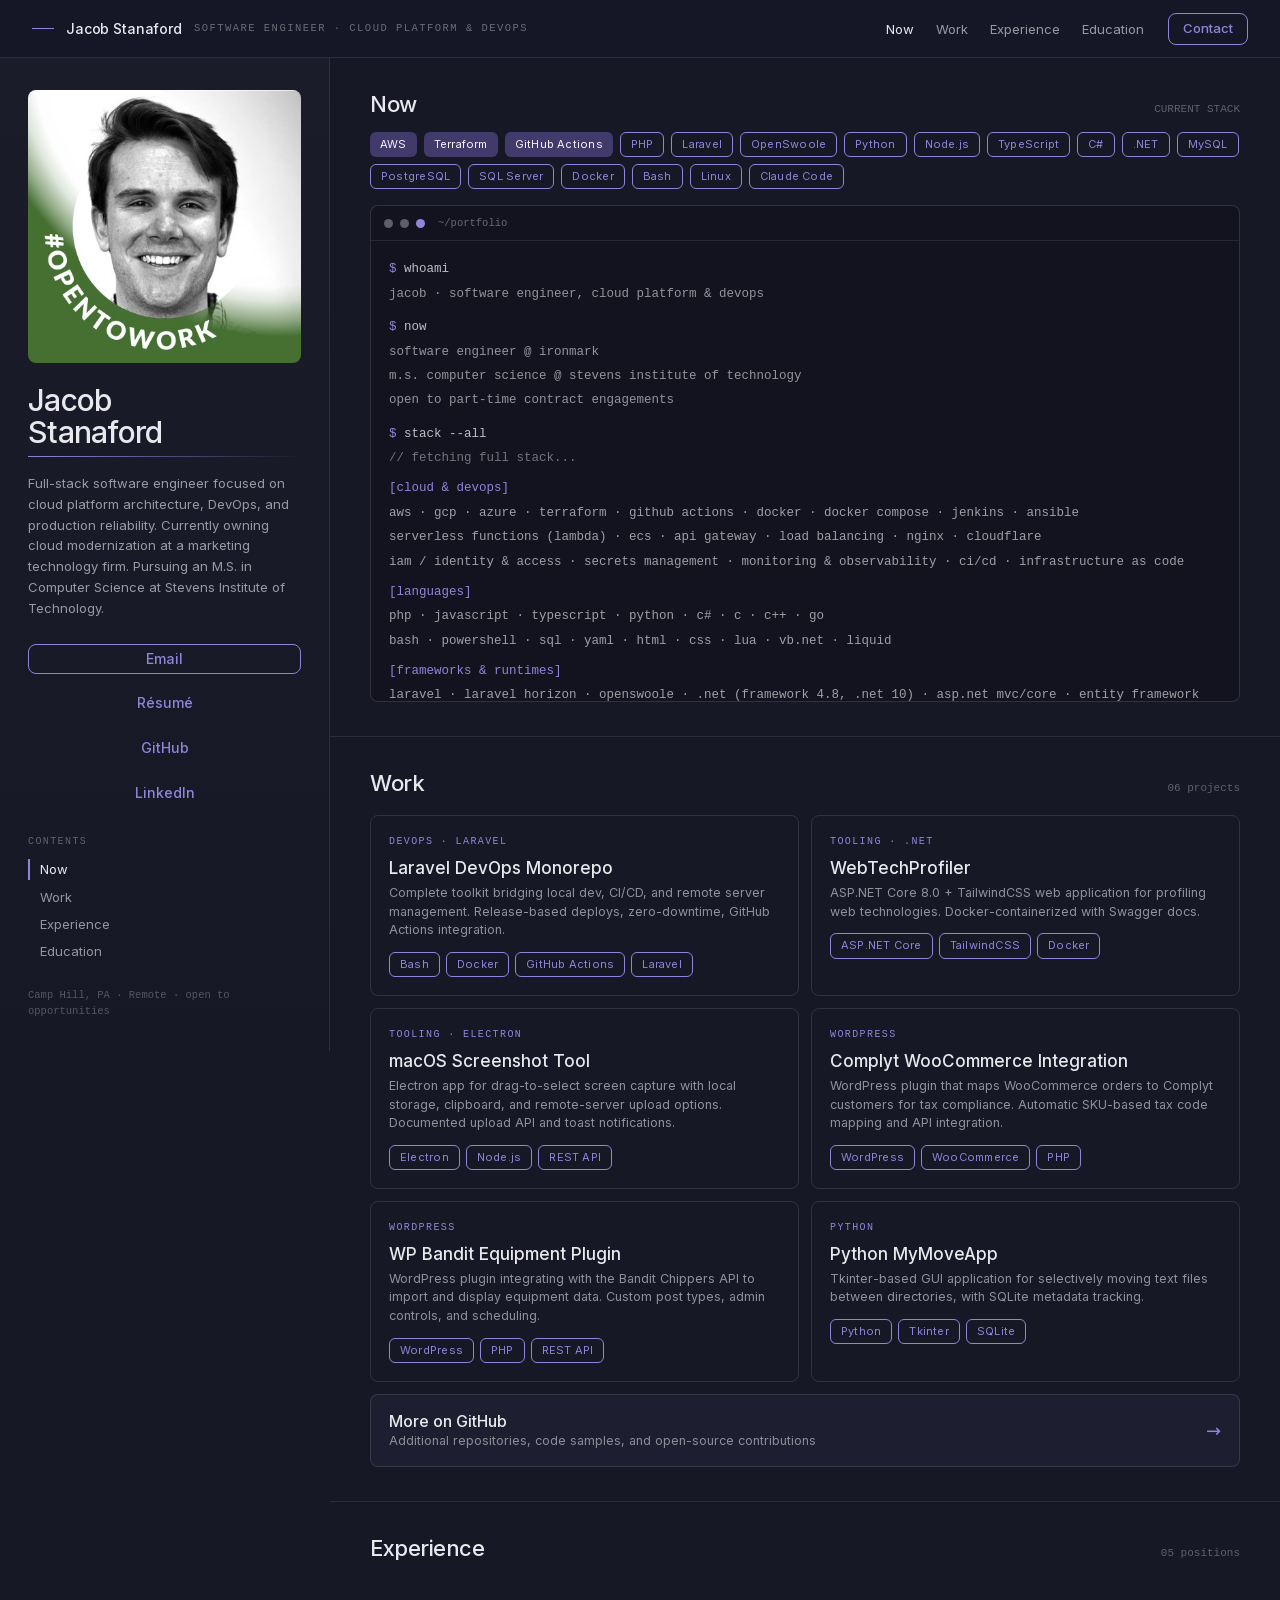
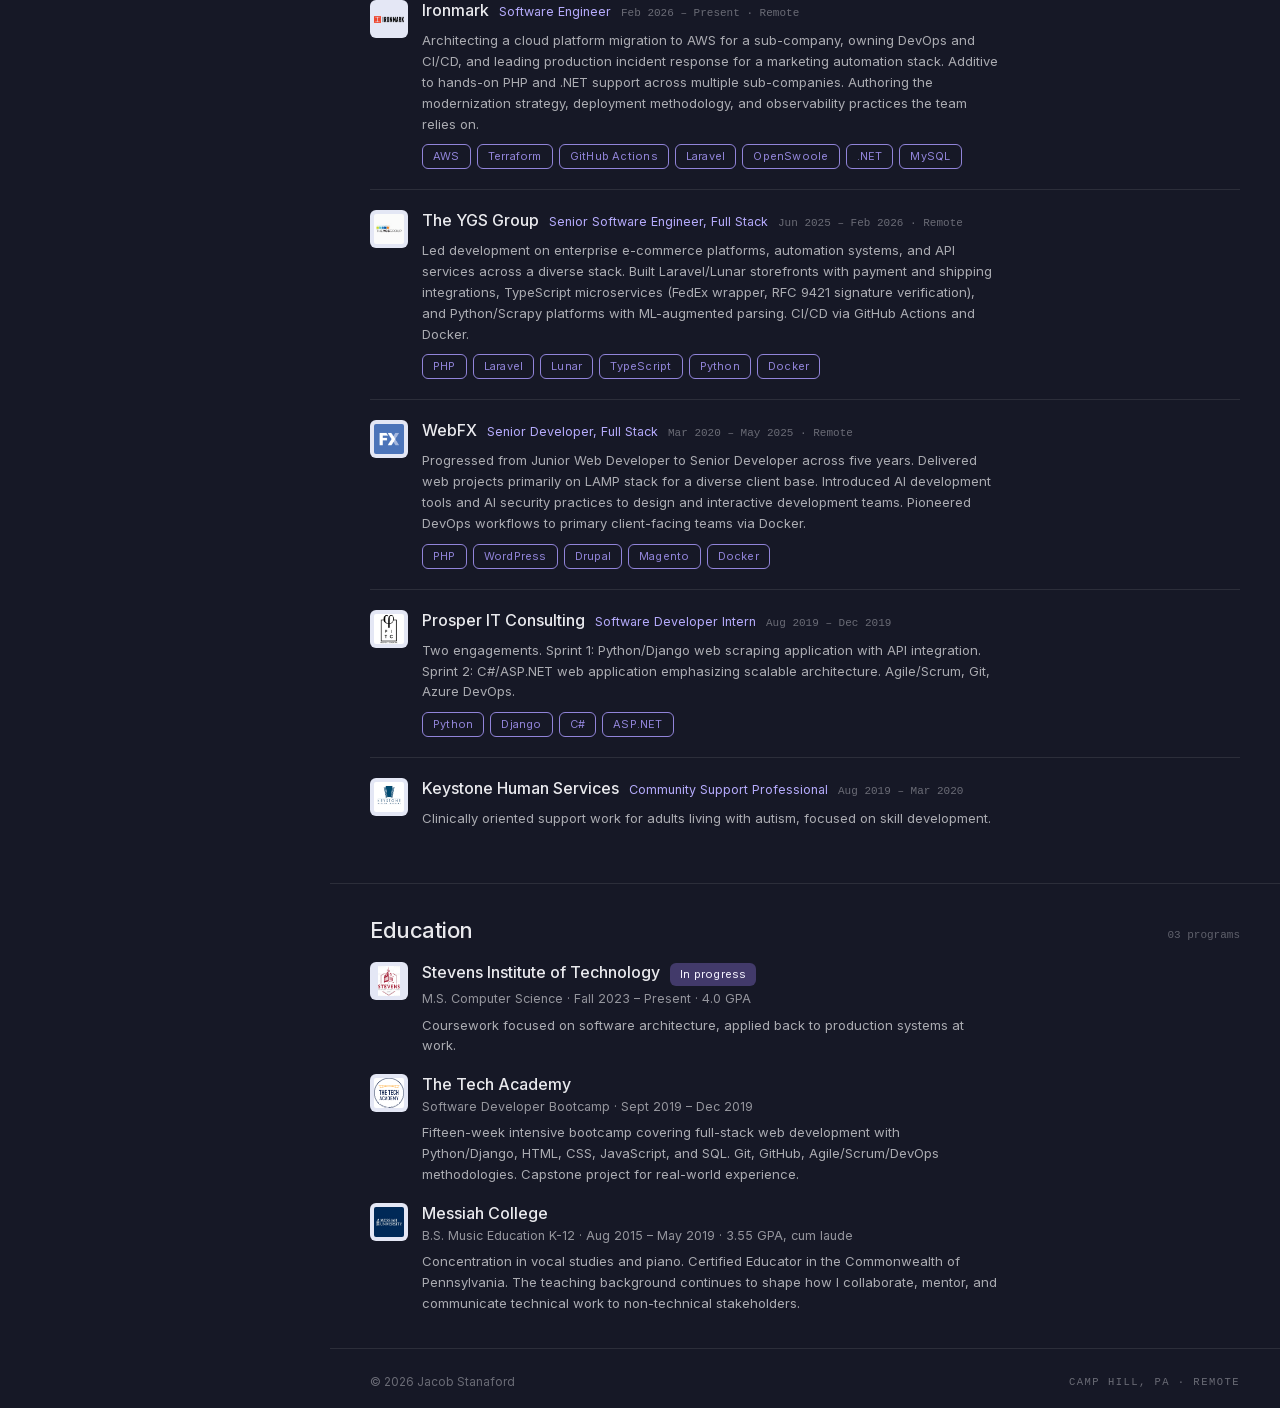
==== commit 3a73ce4b: "Refine terminal reveal: typing feel, expanded stack, wider layout - Prompt animation: `$` fades in f" ====
--- a/redesign/index.html
+++ b/redesign/index.html
@@ -3,7 +3,7 @@
 <head>
 <meta charset="utf-8">
 <meta name="viewport" content="width=device-width, initial-scale=1">
-<title>Jacob Stanaford — Software Engineer, Cloud Platform & DevOps</title>
+<title>Jacob Stanaford Portfolio | Software Engineer, Cloud Platform & DevOps</title>
 <style>/* Nocturne — design-system tokens and component classes. This file is the source of truth for the system's look; retune it here and see readme.md. */
 /* cyrillic-ext */
 @font-face {
@@ -579,11 +579,18 @@
 @keyframes blink{0%,49%{opacity:1}50%,100%{opacity:0}}
 .t{display:inline-block;width:max-content;max-width:100%;overflow:hidden;white-space:nowrap;vertical-align:bottom;animation:type .5s steps(34,end) both}
 .caret{display:inline-block;width:7px;height:14px;background:#9184d9;vertical-align:-2px;margin-left:2px;animation:blink 1.1s step-end infinite}
+@keyframes fadein{from{opacity:0}to{opacity:1}}
+.pre{opacity:0;color:#9184d9;animation:fadein .12s linear both}
+.term-body::-webkit-scrollbar{width:10px}
+.term-body::-webkit-scrollbar-track{background:rgba(145,132,217,.06);border-radius:8px}
+.term-body::-webkit-scrollbar-thumb{background:rgba(145,132,217,.45);border-radius:8px;border:2px solid rgba(22,24,38,.6)}
+.term-body::-webkit-scrollbar-thumb:hover{background:rgba(145,132,217,.7)}
+.term-body{scrollbar-color:rgba(145,132,217,.55) rgba(145,132,217,.08);scrollbar-width:thin}
 </style>
 </head>
 <body style="background:var(--color-bg);color:var(--color-text)">
 
-<div style="max-width:1160px;margin:0 auto;background:#161826;box-shadow:0 0 0 1px rgba(233,233,237,.06)">
+<div style="max-width:1360px;margin:0 auto;background:#161826;box-shadow:0 0 0 1px rgba(233,233,237,.06)">
 
   <!-- ═════════════════ TOP NAV ═════════════════ -->
   <div style="position:sticky;top:0;z-index:5;display:flex;align-items:center;justify-content:space-between;padding:0 32px;height:58px;background:rgba(22,24,38,.92);backdrop-filter:blur(10px);border-bottom:1px solid rgba(233,233,237,.1)">
@@ -665,19 +672,88 @@
             <span style="width:9px;height:9px;border-radius:50%;background:#9184d9;display:block"></span>
             <span class="mono" style="font-size:10.5px;color:rgba(233,233,237,.4);margin-left:6px">~/portfolio</span>
           </div>
-          <div class="mono" style="font-size:12.5px;line-height:1.95;padding:16px 18px;color:rgba(233,233,237,.8)">
-            <div><span style="color:#9184d9">$</span> <span class="t" style="animation-delay:.2s">whoami</span></div>
-            <div style="color:rgba(233,233,237,.6)"><span class="t" style="animation-delay:.8s">jacob · software engineer, cloud platform &amp; devops</span></div>
-            <div style="margin-top:9px"><span style="color:#9184d9">$</span> <span class="t" style="animation-delay:1.5s">stack --all</span></div>
-            <div style="color:rgba(233,233,237,.6)"><span class="t" style="animation-delay:2.1s">aws · terraform · github actions · docker · linux · bash</span></div>
-            <div style="color:rgba(233,233,237,.6)"><span class="t" style="animation-delay:2.5s">php · laravel · openswoole · python · node.js · typescript</span></div>
-            <div style="color:rgba(233,233,237,.6)"><span class="t" style="animation-delay:2.9s">c# · .net · mysql · postgresql · sql server</span></div>
-            <div style="color:#b5abfc"><span class="t" style="animation-delay:3.3s">claude code · mcp · modern ai-assisted engineering</span></div>
-            <div style="margin-top:9px"><span style="color:#9184d9">$</span> <span class="t" style="animation-delay:3.9s">now</span></div>
-            <div style="color:rgba(233,233,237,.6)"><span class="t" style="animation-delay:4.4s">software engineer @ ironmark</span></div>
-            <div style="color:rgba(233,233,237,.6)"><span class="t" style="animation-delay:4.8s">m.s. computer science @ stevens institute of technology</span></div>
-            <div style="color:rgba(233,233,237,.6)"><span class="t" style="animation-delay:5.2s">open to part-time contract engagements</span><span class="caret"></span></div>
-          </div>
+          <div id="term-body" class="mono term-body" style="font-size:12.5px;line-height:1.95;padding:16px 18px;color:rgba(233,233,237,.8);max-height:460px;overflow-y:auto">
+            <div><span class="pre" style="animation-delay:.05s">$</span> <span class="t" style="animation:type .42s steps(6,end) both;animation-delay:.4s">whoami</span></div>
+            <div style="color:rgba(233,233,237,.6)"><span class="t" style="animation-delay:1.4s">jacob · software engineer, cloud platform &amp; devops</span></div>
+
+            <div style="margin-top:9px"><span class="pre" style="animation-delay:2.45s">$</span> <span class="t" style="animation:type .21s steps(3,end) both;animation-delay:2.8s">now</span></div>
+            <div style="color:rgba(233,233,237,.6)"><span class="t" style="animation-delay:3.8s">software engineer @ ironmark</span></div>
+            <div style="color:rgba(233,233,237,.6)"><span class="t" style="animation-delay:4.6s">m.s. computer science @ stevens institute of technology</span></div>
+            <div style="color:rgba(233,233,237,.6)"><span class="t" style="animation-delay:5.4s">open to part-time contract engagements</span></div>
+
+            <div style="margin-top:9px"><span class="pre" style="animation-delay:6.45s">$</span> <span class="t" style="animation:type .77s steps(11,end) both;animation-delay:6.8s">stack --all</span></div>
+            <div style="color:rgba(233,233,237,.45)"><span class="t" style="animation-delay:7.8s">// fetching full stack...</span></div>
+
+            <div style="margin-top:6px;color:#9184d9"><span class="t" style="animation-delay:9s">[cloud &amp; devops]</span></div>
+            <div style="color:rgba(233,233,237,.65)"><span class="t" style="animation-delay:9.8s">aws · gcp · azure · terraform · github actions · docker · docker compose · jenkins · ansible</span></div>
+            <div style="color:rgba(233,233,237,.65)"><span class="t" style="animation-delay:10.6s">serverless functions (lambda) · ecs · api gateway · load balancing · nginx · cloudflare</span></div>
+            <div style="color:rgba(233,233,237,.65)"><span class="t" style="animation-delay:11.4s">iam / identity &amp; access · secrets management · monitoring &amp; observability · ci/cd · infrastructure as code</span></div>
+
+            <div style="margin-top:6px;color:#9184d9"><span class="t" style="animation-delay:12.6s">[languages]</span></div>
+            <div style="color:rgba(233,233,237,.65)"><span class="t" style="animation-delay:13.4s">php · javascript · typescript · python · c# · c · c++ · go</span></div>
+            <div style="color:rgba(233,233,237,.65)"><span class="t" style="animation-delay:14.2s">bash · powershell · sql · yaml · html · css · lua · vb.net · liquid</span></div>
+
+            <div style="margin-top:6px;color:#9184d9"><span class="t" style="animation-delay:15.4s">[frameworks &amp; runtimes]</span></div>
+            <div style="color:rgba(233,233,237,.65)"><span class="t" style="animation-delay:16.2s">laravel · laravel horizon · openswoole · .net (framework 4.8, .net 10) · asp.net mvc/core · entity framework</span></div>
+            <div style="color:rgba(233,233,237,.65)"><span class="t" style="animation-delay:17s">django · fastapi · flask · node.js · express.js</span></div>
+            <div style="color:rgba(233,233,237,.65)"><span class="t" style="animation-delay:17.8s">scrapy · playwright · beautiful soup</span></div>
+            <div style="color:rgba(233,233,237,.65)"><span class="t" style="animation-delay:18.6s">react · angular · vue.js · electron.js · tkinter</span></div>
+            <div style="color:rgba(233,233,237,.65)"><span class="t" style="animation-delay:19.4s">filament · livewire · tailwind · bootstrap · zend · lunar · vite</span></div>
+
+            <div style="margin-top:6px;color:#9184d9"><span class="t" style="animation-delay:20.6s">[cms &amp; commerce]</span></div>
+            <div style="color:rgba(233,233,237,.65)"><span class="t" style="animation-delay:21.4s">wordpress · woocommerce · shopify · drupal · magento · joomla · custom post types · custom taxonomies</span></div>
+            <div style="color:rgba(233,233,237,.65)"><span class="t" style="animation-delay:22.2s">payment: authorize.net · braintree  ·  shipping: fedex api · usps  ·  order ops: pace api  ·  tax: complyt</span></div>
+
+            <div style="margin-top:6px;color:#9184d9"><span class="t" style="animation-delay:23.4s">[data &amp; apis]</span></div>
+            <div style="color:rgba(233,233,237,.65)"><span class="t" style="animation-delay:24.2s">mysql · mariadb · postgresql · aurora serverless v2 · sql server · sqlite · meilisearch</span></div>
+            <div style="color:rgba(233,233,237,.65)"><span class="t" style="animation-delay:25s">rest apis · swagger/openapi · third-party integrations · web scraping</span></div>
+
+            <div style="margin-top:6px;color:#9184d9"><span class="t" style="animation-delay:26.2s">[ai &amp; ml]</span></div>
+            <div style="color:#b5abfc"><span class="t" style="animation-delay:27s">claude code (incl. mcp) · cursor · claude · github copilot · gemini · llama · deepseek</span></div>
+            <div style="color:rgba(233,233,237,.65)"><span class="t" style="animation-delay:27.8s">tensorflow · keras · nlp · deep learning · machine learning fundamentals</span></div>
+
+            <div style="margin-top:6px;color:#9184d9"><span class="t" style="animation-delay:29s">[editors &amp; version control]</span></div>
+            <div style="color:rgba(233,233,237,.65)"><span class="t" style="animation-delay:29.8s">vs code · phpstorm · cursor · rider · pycharm · visual studio · sublime</span></div>
+            <div style="color:rgba(233,233,237,.65)"><span class="t" style="animation-delay:30.6s">git · github · bitbucket · beanstalk</span></div>
+
+            <div style="margin-top:6px;color:#9184d9"><span class="t" style="animation-delay:31.8s">[practices]</span></div>
+            <div style="color:rgba(233,233,237,.65)"><span class="t" style="animation-delay:32.6s">agile · scrum · devops · site reliability · observability · incident response · code review</span></div>
+
+            <div style="margin-top:9px"><span class="pre" style="animation-delay:33.6s">$</span><span class="caret"></span></div>
+          </div>
+          <script>
+          (function(){
+            var term = document.getElementById('term-body');
+            if (!term) return;
+            // Start with the terminal scrolled to the top so the reveal begins at $ whoami.
+            term.scrollTop = 0;
+            var userScrolled = false;
+            term.addEventListener('wheel', function(){ userScrolled = true; }, {passive:true});
+            term.addEventListener('touchstart', function(){ userScrolled = true; }, {passive:true});
+
+            // For each typed span, schedule a scroll-into-view when its typing animation starts.
+            var spans = term.querySelectorAll('.t');
+            spans.forEach(function(sp){
+              var delayStr = sp.style.animationDelay || '0s';
+              var ms = parseFloat(delayStr) * 1000;
+              setTimeout(function(){
+                if (userScrolled) return;
+                var row = sp.closest('div');
+                if (!row) return;
+                var rowBottom = row.offsetTop + row.offsetHeight;
+                // Only scroll when the new row would fall below the visible area,
+                // and leave ~35% of the terminal height as a tail so prior lines stay readable.
+                var visibleBottom = term.scrollTop + term.clientHeight;
+                if (rowBottom > visibleBottom - 8) {
+                  var target = Math.max(0, rowBottom - Math.round(term.clientHeight * 0.65));
+                  if (target > term.scrollTop) {
+                    term.scrollTo({top: target, behavior: 'smooth'});
+                  }
+                }
+              }, ms);
+            });
+          })();
+          </script>
         </div>
       </section>
 
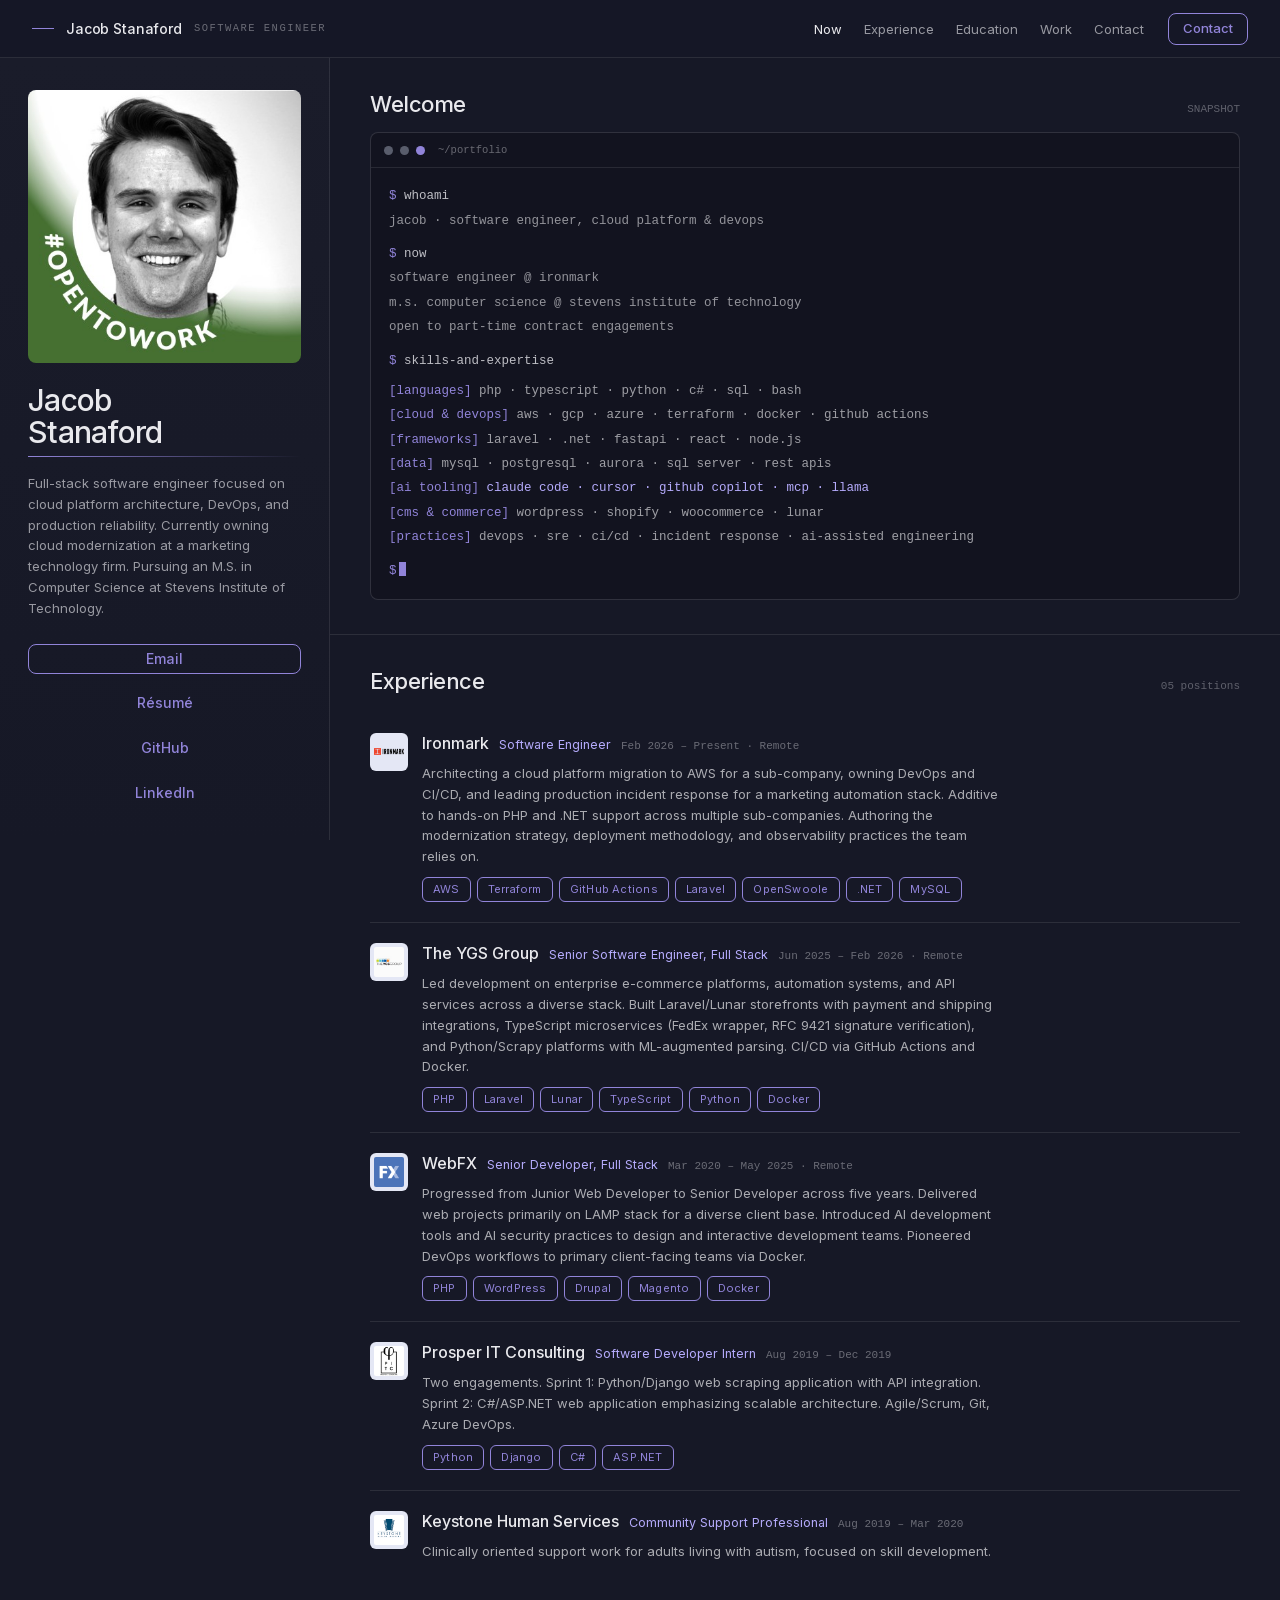
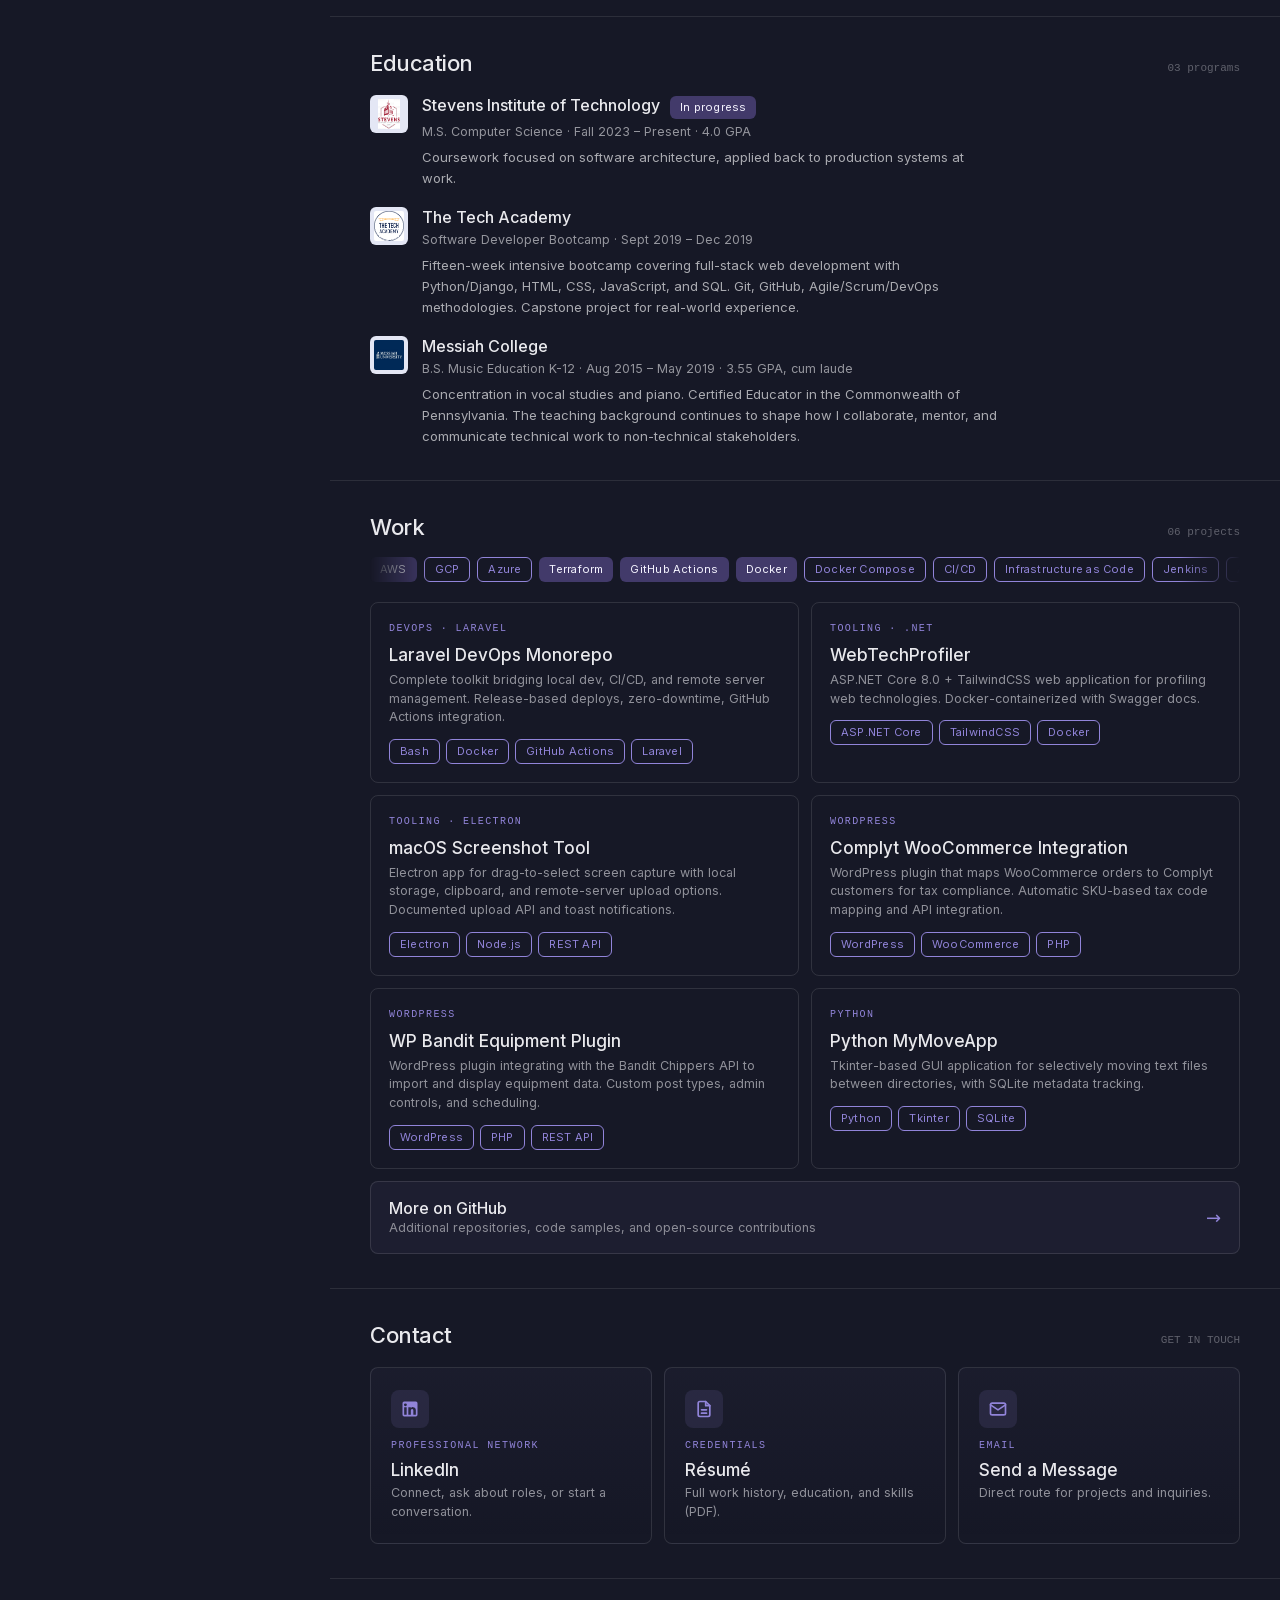
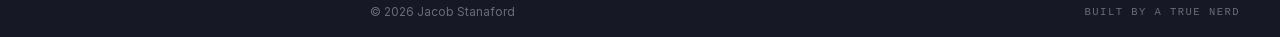
==== commit 8d0f1598: "Redesign: reorder sections, buzzword marquee, contact section, services page Layout + navigation: - " ====
--- a/redesign/index.html
+++ b/redesign/index.html
@@ -581,6 +581,12 @@
 .caret{display:inline-block;width:7px;height:14px;background:#9184d9;vertical-align:-2px;margin-left:2px;animation:blink 1.1s step-end infinite}
 @keyframes fadein{from{opacity:0}to{opacity:1}}
 .pre{opacity:0;color:#9184d9;animation:fadein .12s linear both}
+.marquee{overflow:hidden;position:relative;-webkit-mask-image:linear-gradient(to right,transparent 0,#000 60px,#000 calc(100% - 60px),transparent 100%);mask-image:linear-gradient(to right,transparent 0,#000 60px,#000 calc(100% - 60px),transparent 100%)}
+.marquee-track{display:flex;flex-wrap:nowrap;gap:7px;width:max-content;animation:marquee 110s linear infinite}
+.marquee:hover .marquee-track{animation-play-state:paused}
+@keyframes marquee{from{transform:translateX(0)}to{transform:translateX(-50%)}}
+.marquee .tag{flex:0 0 auto;white-space:nowrap}
+.contact-card:hover{border-color:rgba(145,132,217,.6)!important;transform:translateY(-2px);background:linear-gradient(180deg,rgba(145,132,217,.09),rgba(145,132,217,.02))!important}
 .term-body::-webkit-scrollbar{width:10px}
 .term-body::-webkit-scrollbar-track{background:rgba(145,132,217,.06);border-radius:8px}
 .term-body::-webkit-scrollbar-thumb{background:rgba(145,132,217,.45);border-radius:8px;border:2px solid rgba(22,24,38,.6)}
@@ -597,23 +603,24 @@
     <div style="display:flex;align-items:center;gap:12px">
       <span style="display:block;width:22px;height:1px;background:#9184d9" class="sweepline"></span>
       <span style="font:500 14px Inter,sans-serif;letter-spacing:-.01em">Jacob Stanaford</span>
-      <span class="mono" style="font-size:10.5px;letter-spacing:.14em;color:rgba(233,233,237,.4)">SOFTWARE ENGINEER · CLOUD PLATFORM &amp; DEVOPS</span>
+      <span class="mono" style="font-size:10.5px;letter-spacing:.14em;color:rgba(233,233,237,.4)">SOFTWARE ENGINEER</span>
     </div>
     <div style="display:flex;align-items:center;gap:24px">
       <div style="display:flex;gap:22px;font:400 13px Inter,sans-serif;color:rgba(233,233,237,.62)">
         <a href="#now" style="color:#e9e9ed;text-decoration:none">Now</a>
-        <a href="#work" style="color:inherit;text-decoration:none">Work</a>
         <a href="#experience" style="color:inherit;text-decoration:none">Experience</a>
         <a href="#education" style="color:inherit;text-decoration:none">Education</a>
+        <a href="#work" style="color:inherit;text-decoration:none">Work</a>
+        <a href="#contact" style="color:inherit;text-decoration:none">Contact</a>
       </div>
-      <a href="mailto:jacobstanafordprofessional@gmail.com" class="btn btn-primary" style="text-decoration:none;height:32px;padding:0 14px;font-size:13px">Contact</a>
+      <a href="#contact" class="btn btn-primary" style="text-decoration:none;height:32px;padding:0 14px;font-size:13px">Contact</a>
     </div>
   </div>
 
   <div style="display:grid;grid-template-columns:330px 1fr">
 
     <!-- ═════════════════ LEFT SIDEBAR ═════════════════ -->
-    <aside style="border-right:1px solid rgba(233,233,237,.1);padding:32px 28px;background:linear-gradient(180deg,#1a1c2a,#161826);align-self:start;position:sticky;top:58px">
+    <aside style="border-right:1px solid rgba(233,233,237,.1);padding:32px 28px;background:linear-gradient(180deg,#1a1c2a,#161826);align-self:start;position:sticky;top:58px;max-height:calc(100vh - 58px);overflow-y:auto;scrollbar-width:thin;scrollbar-color:rgba(145,132,217,.35) transparent">
       <div style="border-radius:8px;overflow:hidden;background:#161826">
         <img src="../img/jacobstanaford.jpeg" alt="Jacob Stanaford" style="width:100%;aspect-ratio:1;object-fit:cover;object-position:50% 25%">
       </div>
@@ -626,44 +633,16 @@
         <a href="https://github.com/jstanaford" class="btn btn-ghost btn-block" style="text-decoration:none">GitHub</a>
         <a href="https://www.linkedin.com/in/jacobstanaford/" class="btn btn-ghost btn-block" style="text-decoration:none">LinkedIn</a>
       </div>
-      <div class="mono" style="font-size:10px;letter-spacing:.14em;color:rgba(233,233,237,.35);margin-top:26px">CONTENTS</div>
-      <div style="display:flex;flex-direction:column;gap:7px;margin-top:10px;font-size:13px;color:rgba(233,233,237,.6)">
-        <a href="#now" style="color:#e9e9ed;border-left:2px solid #9184d9;padding-left:10px;text-decoration:none">Now</a>
-        <a href="#work" style="padding-left:12px;color:inherit;text-decoration:none">Work</a>
-        <a href="#experience" style="padding-left:12px;color:inherit;text-decoration:none">Experience</a>
-        <a href="#education" style="padding-left:12px;color:inherit;text-decoration:none">Education</a>
-      </div>
-      <div class="mono" style="font-size:10.5px;color:rgba(233,233,237,.3);margin-top:26px">Camp Hill, PA · Remote · open to opportunities</div>
     </aside>
 
     <!-- ═════════════════ MAIN CONTENT ═════════════════ -->
-    <main>
+    <main style="min-width:0">
 
       <!-- ─── NOW ─── -->
       <section id="now" style="padding:34px 40px;border-bottom:1px solid rgba(233,233,237,.1)">
         <div style="display:flex;align-items:baseline;justify-content:space-between;margin-bottom:14px">
-          <h2 style="font-size:22px;letter-spacing:-.02em;margin:0">Now</h2>
-          <span class="mono" style="font-size:11px;color:rgba(233,233,237,.35)">CURRENT STACK</span>
-        </div>
-        <div style="display:flex;flex-wrap:wrap;gap:7px;margin-bottom:16px">
-          <span class="tag tag-accent">AWS</span>
-          <span class="tag tag-accent">Terraform</span>
-          <span class="tag tag-accent">GitHub Actions</span>
-          <span class="tag tag-outline">PHP</span>
-          <span class="tag tag-outline">Laravel</span>
-          <span class="tag tag-outline">OpenSwoole</span>
-          <span class="tag tag-outline">Python</span>
-          <span class="tag tag-outline">Node.js</span>
-          <span class="tag tag-outline">TypeScript</span>
-          <span class="tag tag-outline">C#</span>
-          <span class="tag tag-outline">.NET</span>
-          <span class="tag tag-outline">MySQL</span>
-          <span class="tag tag-outline">PostgreSQL</span>
-          <span class="tag tag-outline">SQL Server</span>
-          <span class="tag tag-outline">Docker</span>
-          <span class="tag tag-outline">Bash</span>
-          <span class="tag tag-outline">Linux</span>
-          <span class="tag tag-outline">Claude Code</span>
+          <h2 style="font-size:22px;letter-spacing:-.02em;margin:0">Welcome</h2>
+          <span class="mono" style="font-size:11px;color:rgba(233,233,237,.35)">SNAPSHOT</span>
         </div>
         <div style="border:1px solid rgba(233,233,237,.14);border-radius:8px;overflow:hidden;background:#12131f">
           <div style="display:flex;align-items:center;gap:7px;padding:9px 13px;border-bottom:1px solid rgba(233,233,237,.1)">
@@ -672,7 +651,7 @@
             <span style="width:9px;height:9px;border-radius:50%;background:#9184d9;display:block"></span>
             <span class="mono" style="font-size:10.5px;color:rgba(233,233,237,.4);margin-left:6px">~/portfolio</span>
           </div>
-          <div id="term-body" class="mono term-body" style="font-size:12.5px;line-height:1.95;padding:16px 18px;color:rgba(233,233,237,.8);max-height:460px;overflow-y:auto">
+          <div id="term-body" class="mono term-body" style="font-size:12.5px;line-height:1.95;padding:16px 18px;color:rgba(233,233,237,.8);max-height:460px;overflow-y:auto;overflow-x:hidden">
             <div><span class="pre" style="animation-delay:.05s">$</span> <span class="t" style="animation:type .42s steps(6,end) both;animation-delay:.4s">whoami</span></div>
             <div style="color:rgba(233,233,237,.6)"><span class="t" style="animation-delay:1.4s">jacob · software engineer, cloud platform &amp; devops</span></div>
 
@@ -681,45 +660,17 @@
             <div style="color:rgba(233,233,237,.6)"><span class="t" style="animation-delay:4.6s">m.s. computer science @ stevens institute of technology</span></div>
             <div style="color:rgba(233,233,237,.6)"><span class="t" style="animation-delay:5.4s">open to part-time contract engagements</span></div>
 
-            <div style="margin-top:9px"><span class="pre" style="animation-delay:6.45s">$</span> <span class="t" style="animation:type .77s steps(11,end) both;animation-delay:6.8s">stack --all</span></div>
-            <div style="color:rgba(233,233,237,.45)"><span class="t" style="animation-delay:7.8s">// fetching full stack...</span></div>
-
-            <div style="margin-top:6px;color:#9184d9"><span class="t" style="animation-delay:9s">[cloud &amp; devops]</span></div>
-            <div style="color:rgba(233,233,237,.65)"><span class="t" style="animation-delay:9.8s">aws · gcp · azure · terraform · github actions · docker · docker compose · jenkins · ansible</span></div>
-            <div style="color:rgba(233,233,237,.65)"><span class="t" style="animation-delay:10.6s">serverless functions (lambda) · ecs · api gateway · load balancing · nginx · cloudflare</span></div>
-            <div style="color:rgba(233,233,237,.65)"><span class="t" style="animation-delay:11.4s">iam / identity &amp; access · secrets management · monitoring &amp; observability · ci/cd · infrastructure as code</span></div>
-
-            <div style="margin-top:6px;color:#9184d9"><span class="t" style="animation-delay:12.6s">[languages]</span></div>
-            <div style="color:rgba(233,233,237,.65)"><span class="t" style="animation-delay:13.4s">php · javascript · typescript · python · c# · c · c++ · go</span></div>
-            <div style="color:rgba(233,233,237,.65)"><span class="t" style="animation-delay:14.2s">bash · powershell · sql · yaml · html · css · lua · vb.net · liquid</span></div>
-
-            <div style="margin-top:6px;color:#9184d9"><span class="t" style="animation-delay:15.4s">[frameworks &amp; runtimes]</span></div>
-            <div style="color:rgba(233,233,237,.65)"><span class="t" style="animation-delay:16.2s">laravel · laravel horizon · openswoole · .net (framework 4.8, .net 10) · asp.net mvc/core · entity framework</span></div>
-            <div style="color:rgba(233,233,237,.65)"><span class="t" style="animation-delay:17s">django · fastapi · flask · node.js · express.js</span></div>
-            <div style="color:rgba(233,233,237,.65)"><span class="t" style="animation-delay:17.8s">scrapy · playwright · beautiful soup</span></div>
-            <div style="color:rgba(233,233,237,.65)"><span class="t" style="animation-delay:18.6s">react · angular · vue.js · electron.js · tkinter</span></div>
-            <div style="color:rgba(233,233,237,.65)"><span class="t" style="animation-delay:19.4s">filament · livewire · tailwind · bootstrap · zend · lunar · vite</span></div>
-
-            <div style="margin-top:6px;color:#9184d9"><span class="t" style="animation-delay:20.6s">[cms &amp; commerce]</span></div>
-            <div style="color:rgba(233,233,237,.65)"><span class="t" style="animation-delay:21.4s">wordpress · woocommerce · shopify · drupal · magento · joomla · custom post types · custom taxonomies</span></div>
-            <div style="color:rgba(233,233,237,.65)"><span class="t" style="animation-delay:22.2s">payment: authorize.net · braintree  ·  shipping: fedex api · usps  ·  order ops: pace api  ·  tax: complyt</span></div>
-
-            <div style="margin-top:6px;color:#9184d9"><span class="t" style="animation-delay:23.4s">[data &amp; apis]</span></div>
-            <div style="color:rgba(233,233,237,.65)"><span class="t" style="animation-delay:24.2s">mysql · mariadb · postgresql · aurora serverless v2 · sql server · sqlite · meilisearch</span></div>
-            <div style="color:rgba(233,233,237,.65)"><span class="t" style="animation-delay:25s">rest apis · swagger/openapi · third-party integrations · web scraping</span></div>
-
-            <div style="margin-top:6px;color:#9184d9"><span class="t" style="animation-delay:26.2s">[ai &amp; ml]</span></div>
-            <div style="color:#b5abfc"><span class="t" style="animation-delay:27s">claude code (incl. mcp) · cursor · claude · github copilot · gemini · llama · deepseek</span></div>
-            <div style="color:rgba(233,233,237,.65)"><span class="t" style="animation-delay:27.8s">tensorflow · keras · nlp · deep learning · machine learning fundamentals</span></div>
-
-            <div style="margin-top:6px;color:#9184d9"><span class="t" style="animation-delay:29s">[editors &amp; version control]</span></div>
-            <div style="color:rgba(233,233,237,.65)"><span class="t" style="animation-delay:29.8s">vs code · phpstorm · cursor · rider · pycharm · visual studio · sublime</span></div>
-            <div style="color:rgba(233,233,237,.65)"><span class="t" style="animation-delay:30.6s">git · github · bitbucket · beanstalk</span></div>
-
-            <div style="margin-top:6px;color:#9184d9"><span class="t" style="animation-delay:31.8s">[practices]</span></div>
-            <div style="color:rgba(233,233,237,.65)"><span class="t" style="animation-delay:32.6s">agile · scrum · devops · site reliability · observability · incident response · code review</span></div>
-
-            <div style="margin-top:9px"><span class="pre" style="animation-delay:33.6s">$</span><span class="caret"></span></div>
+            <div style="margin-top:9px"><span class="pre" style="animation-delay:6.45s">$</span> <span class="t" style="animation:type 1.4s steps(20,end) both;animation-delay:6.8s">skills-and-expertise</span></div>
+
+            <div style="margin-top:6px"><span style="color:#9184d9"><span class="t" style="animation-delay:8.4s">[languages]</span></span> <span style="color:rgba(233,233,237,.65)"><span class="t" style="animation-delay:8.9s">php · typescript · python · c# · sql · bash</span></span></div>
+            <div><span style="color:#9184d9"><span class="t" style="animation-delay:9.4s">[cloud &amp; devops]</span></span> <span style="color:rgba(233,233,237,.65)"><span class="t" style="animation-delay:9.9s">aws · gcp · azure · terraform · docker · github actions</span></span></div>
+            <div><span style="color:#9184d9"><span class="t" style="animation-delay:10.4s">[frameworks]</span></span> <span style="color:rgba(233,233,237,.65)"><span class="t" style="animation-delay:10.9s">laravel · .net · fastapi · react · node.js</span></span></div>
+            <div><span style="color:#9184d9"><span class="t" style="animation-delay:11.4s">[data]</span></span> <span style="color:rgba(233,233,237,.65)"><span class="t" style="animation-delay:11.9s">mysql · postgresql · aurora · sql server · rest apis</span></span></div>
+            <div><span style="color:#9184d9"><span class="t" style="animation-delay:12.4s">[ai tooling]</span></span> <span style="color:#b5abfc"><span class="t" style="animation-delay:12.9s">claude code · cursor · github copilot · mcp · llama</span></span></div>
+            <div><span style="color:#9184d9"><span class="t" style="animation-delay:13.4s">[cms &amp; commerce]</span></span> <span style="color:rgba(233,233,237,.65)"><span class="t" style="animation-delay:13.9s">wordpress · shopify · woocommerce · lunar</span></span></div>
+            <div><span style="color:#9184d9"><span class="t" style="animation-delay:14.4s">[practices]</span></span> <span style="color:rgba(233,233,237,.65)"><span class="t" style="animation-delay:14.9s">devops · sre · ci/cd · incident response · ai-assisted engineering</span></span></div>
+
+            <div style="margin-top:9px"><span class="pre" style="animation-delay:16s">$</span><span class="caret"></span></div>
           </div>
           <script>
           (function(){
@@ -731,7 +682,12 @@
             term.addEventListener('wheel', function(){ userScrolled = true; }, {passive:true});
             term.addEventListener('touchstart', function(){ userScrolled = true; }, {passive:true});
 
-            // For each typed span, schedule a scroll-into-view when its typing animation starts.
+            // For each typed span, schedule a minimum scroll-into-view when its typing animation starts.
+            // Behavior: only scroll when the row is actually about to fall off the bottom; move by the
+            // smallest amount that puts the row inside the visible area with a small bottom buffer.
+            // Skip scrolls smaller than a threshold so we don't jitter row-by-row.
+            var BOTTOM_BUFFER = 40;   // px kept below the newly typed row
+            var MIN_SHIFT = 24;       // don't fire a scroll shorter than this
             var spans = term.querySelectorAll('.t');
             spans.forEach(function(sp){
               var delayStr = sp.style.animationDelay || '0s';
@@ -741,12 +697,13 @@
                 var row = sp.closest('div');
                 if (!row) return;
                 var rowBottom = row.offsetTop + row.offsetHeight;
-                // Only scroll when the new row would fall below the visible area,
-                // and leave ~35% of the terminal height as a tail so prior lines stay readable.
                 var visibleBottom = term.scrollTop + term.clientHeight;
+                // Only scroll when the new row would fall below the visible area.
                 if (rowBottom > visibleBottom - 8) {
-                  var target = Math.max(0, rowBottom - Math.round(term.clientHeight * 0.65));
-                  if (target > term.scrollTop) {
+                  // Scroll by the minimum amount that puts the row inside the viewport with a buffer.
+                  var target = Math.max(0, rowBottom - term.clientHeight + BOTTOM_BUFFER);
+                  var delta = target - term.scrollTop;
+                  if (delta >= MIN_SHIFT) {
                     term.scrollTo({top: target, behavior: 'smooth'});
                   }
                 }
@@ -757,78 +714,6 @@
         </div>
       </section>
 
-      <!-- ─── WORK / PROJECTS ─── -->
-      <section id="work" style="padding:34px 40px;border-bottom:1px solid rgba(233,233,237,.1)">
-        <div style="display:flex;align-items:baseline;justify-content:space-between;margin-bottom:18px">
-          <h2 style="font-size:22px;letter-spacing:-.02em;margin:0">Work</h2>
-          <span class="mono" style="font-size:11px;color:rgba(233,233,237,.35)">06 projects</span>
-        </div>
-        <div style="display:grid;grid-template-columns:1fr 1fr;gap:12px">
-
-          <a href="https://github.com/jstanaford/laravel-devops" style="border:1px solid rgba(233,233,237,.12);border-radius:8px;padding:18px;text-decoration:none;color:inherit;display:block">
-            <div class="mono" style="font-size:10px;letter-spacing:.14em;color:#9184d9">DEVOPS · LARAVEL</div>
-            <div style="font:500 17px Inter,sans-serif;margin:8px 0 6px">Laravel DevOps Monorepo</div>
-            <div style="font-size:12.5px;color:rgba(233,233,237,.58);line-height:1.5">Complete toolkit bridging local dev, CI/CD, and remote server management. Release-based deploys, zero-downtime, GitHub Actions integration.</div>
-            <div style="display:flex;gap:6px;flex-wrap:wrap;margin-top:12px">
-              <span class="tag tag-outline">Bash</span><span class="tag tag-outline">Docker</span><span class="tag tag-outline">GitHub Actions</span><span class="tag tag-outline">Laravel</span>
-            </div>
-          </a>
-
-          <a href="https://github.com/jstanaford/webdev-tools" style="border:1px solid rgba(233,233,237,.12);border-radius:8px;padding:18px;text-decoration:none;color:inherit;display:block">
-            <div class="mono" style="font-size:10px;letter-spacing:.14em;color:#9184d9">TOOLING · .NET</div>
-            <div style="font:500 17px Inter,sans-serif;margin:8px 0 6px">WebTechProfiler</div>
-            <div style="font-size:12.5px;color:rgba(233,233,237,.58);line-height:1.5">ASP.NET Core 8.0 + TailwindCSS web application for profiling web technologies. Docker-containerized with Swagger docs.</div>
-            <div style="display:flex;gap:6px;flex-wrap:wrap;margin-top:12px">
-              <span class="tag tag-outline">ASP.NET Core</span><span class="tag tag-outline">TailwindCSS</span><span class="tag tag-outline">Docker</span>
-            </div>
-          </a>
-
-          <a href="https://github.com/jstanaford/electron-local-screenshot-tool" style="border:1px solid rgba(233,233,237,.12);border-radius:8px;padding:18px;text-decoration:none;color:inherit;display:block">
-            <div class="mono" style="font-size:10px;letter-spacing:.14em;color:#9184d9">TOOLING · ELECTRON</div>
-            <div style="font:500 17px Inter,sans-serif;margin:8px 0 6px">macOS Screenshot Tool</div>
-            <div style="font-size:12.5px;color:rgba(233,233,237,.58);line-height:1.5">Electron app for drag-to-select screen capture with local storage, clipboard, and remote-server upload options. Documented upload API and toast notifications.</div>
-            <div style="display:flex;gap:6px;flex-wrap:wrap;margin-top:12px">
-              <span class="tag tag-outline">Electron</span><span class="tag tag-outline">Node.js</span><span class="tag tag-outline">REST API</span>
-            </div>
-          </a>
-
-          <a href="https://github.com/jstanaford/wp-complyt-integration" style="border:1px solid rgba(233,233,237,.12);border-radius:8px;padding:18px;text-decoration:none;color:inherit;display:block">
-            <div class="mono" style="font-size:10px;letter-spacing:.14em;color:#9184d9">WORDPRESS</div>
-            <div style="font:500 17px Inter,sans-serif;margin:8px 0 6px">Complyt WooCommerce Integration</div>
-            <div style="font-size:12.5px;color:rgba(233,233,237,.58);line-height:1.5">WordPress plugin that maps WooCommerce orders to Complyt customers for tax compliance. Automatic SKU-based tax code mapping and API integration.</div>
-            <div style="display:flex;gap:6px;flex-wrap:wrap;margin-top:12px">
-              <span class="tag tag-outline">WordPress</span><span class="tag tag-outline">WooCommerce</span><span class="tag tag-outline">PHP</span>
-            </div>
-          </a>
-
-          <a href="https://github.com/jstanaford/wp-bandit" style="border:1px solid rgba(233,233,237,.12);border-radius:8px;padding:18px;text-decoration:none;color:inherit;display:block">
-            <div class="mono" style="font-size:10px;letter-spacing:.14em;color:#9184d9">WORDPRESS</div>
-            <div style="font:500 17px Inter,sans-serif;margin:8px 0 6px">WP Bandit Equipment Plugin</div>
-            <div style="font-size:12.5px;color:rgba(233,233,237,.58);line-height:1.5">WordPress plugin integrating with the Bandit Chippers API to import and display equipment data. Custom post types, admin controls, and scheduling.</div>
-            <div style="display:flex;gap:6px;flex-wrap:wrap;margin-top:12px">
-              <span class="tag tag-outline">WordPress</span><span class="tag tag-outline">PHP</span><span class="tag tag-outline">REST API</span>
-            </div>
-          </a>
-
-          <a href="https://github.com/jstanaford/Python_MyMoveApp" style="border:1px solid rgba(233,233,237,.12);border-radius:8px;padding:18px;text-decoration:none;color:inherit;display:block">
-            <div class="mono" style="font-size:10px;letter-spacing:.14em;color:#9184d9">PYTHON</div>
-            <div style="font:500 17px Inter,sans-serif;margin:8px 0 6px">Python MyMoveApp</div>
-            <div style="font-size:12.5px;color:rgba(233,233,237,.58);line-height:1.5">Tkinter-based GUI application for selectively moving text files between directories, with SQLite metadata tracking.</div>
-            <div style="display:flex;gap:6px;flex-wrap:wrap;margin-top:12px">
-              <span class="tag tag-outline">Python</span><span class="tag tag-outline">Tkinter</span><span class="tag tag-outline">SQLite</span>
-            </div>
-          </a>
-
-        </div>
-        <a href="https://github.com/jstanaford" style="text-decoration:none;color:inherit;display:flex;align-items:center;justify-content:space-between;border:1px solid rgba(233,233,237,.12);border-radius:8px;padding:16px 18px;margin-top:12px;background:rgba(145,132,217,.06)">
-          <div>
-            <div style="font:500 16px Inter,sans-serif">More on GitHub</div>
-            <div style="font-size:12.5px;color:rgba(233,233,237,.55)">Additional repositories, code samples, and open-source contributions</div>
-          </div>
-          <span style="color:#9184d9;font-size:18px">→</span>
-        </a>
-      </section>
-
       <!-- ─── EXPERIENCE ─── -->
       <section id="experience" style="padding:34px 40px;border-bottom:1px solid rgba(233,233,237,.1)">
         <div style="display:flex;align-items:baseline;justify-content:space-between;margin-bottom:18px">
@@ -923,7 +808,7 @@
       </section>
 
       <!-- ─── EDUCATION ─── -->
-      <section id="education" style="padding:34px 40px">
+      <section id="education" style="padding:34px 40px;border-bottom:1px solid rgba(233,233,237,.1)">
         <div style="display:flex;align-items:baseline;justify-content:space-between;margin-bottom:18px">
           <h2 style="font-size:22px;letter-spacing:-.02em;margin:0">Education</h2>
           <span class="mono" style="font-size:11px;color:rgba(233,233,237,.35)">03 programs</span>
@@ -969,10 +854,131 @@
         </div>
       </section>
 
+      <!-- ─── WORK / PROJECTS ─── -->
+      <section id="work" style="padding:34px 40px;border-bottom:1px solid rgba(233,233,237,.1)">
+        <div style="display:flex;align-items:baseline;justify-content:space-between;margin-bottom:14px">
+          <h2 style="font-size:22px;letter-spacing:-.02em;margin:0">Work</h2>
+          <span class="mono" style="font-size:11px;color:rgba(233,233,237,.35)">06 projects</span>
+        </div>
+        <div class="marquee" aria-label="Technology and skills marquee" style="margin-bottom:18px;padding:2px 0">
+          <div class="marquee-track">
+            <span class="tag tag-accent">AWS</span><span class="tag tag-outline">GCP</span><span class="tag tag-outline">Azure</span><span class="tag tag-accent">Terraform</span><span class="tag tag-accent">GitHub Actions</span><span class="tag tag-accent">Docker</span><span class="tag tag-outline">Docker Compose</span><span class="tag tag-outline">CI/CD</span><span class="tag tag-outline">Infrastructure as Code</span><span class="tag tag-outline">Jenkins</span><span class="tag tag-outline">Ansible</span><span class="tag tag-outline">Cloudflare</span><span class="tag tag-outline">Nginx</span><span class="tag tag-outline">ECS Fargate</span><span class="tag tag-outline">Aurora</span><span class="tag tag-outline">Lambda</span><span class="tag tag-outline">IAM</span><span class="tag tag-outline">Secrets Manager</span><span class="tag tag-outline">CloudWatch</span><span class="tag tag-outline">API Gateway</span><span class="tag tag-accent">PHP</span><span class="tag tag-outline">JavaScript</span><span class="tag tag-accent">TypeScript</span><span class="tag tag-outline">Python</span><span class="tag tag-outline">C#</span><span class="tag tag-outline">Bash</span><span class="tag tag-outline">SQL</span><span class="tag tag-outline">HTML</span><span class="tag tag-outline">CSS</span><span class="tag tag-outline">PowerShell</span><span class="tag tag-outline">YAML</span><span class="tag tag-outline">Liquid</span><span class="tag tag-accent">Laravel</span><span class="tag tag-outline">Laravel Horizon</span><span class="tag tag-outline">OpenSwoole</span><span class="tag tag-outline">.NET Framework 4.8</span><span class="tag tag-outline">.NET 10</span><span class="tag tag-outline">ASP.NET MVC</span><span class="tag tag-outline">ASP.NET Core</span><span class="tag tag-outline">Entity Framework</span><span class="tag tag-outline">Django</span><span class="tag tag-outline">FastAPI</span><span class="tag tag-outline">Flask</span><span class="tag tag-outline">Express.js</span><span class="tag tag-outline">Node.js</span><span class="tag tag-accent">React</span><span class="tag tag-outline">Angular</span><span class="tag tag-outline">Vue.js</span><span class="tag tag-outline">Electron</span><span class="tag tag-outline">Filament</span><span class="tag tag-outline">Livewire</span><span class="tag tag-outline">Tailwind</span><span class="tag tag-outline">Vite</span><span class="tag tag-outline">Scrapy</span><span class="tag tag-outline">Playwright</span><span class="tag tag-outline">Beautiful Soup</span><span class="tag tag-accent">MySQL</span><span class="tag tag-outline">MariaDB</span><span class="tag tag-outline">PostgreSQL</span><span class="tag tag-outline">SQL Server</span><span class="tag tag-outline">SQLite</span><span class="tag tag-outline">Aurora Serverless v2</span><span class="tag tag-outline">Meilisearch</span><span class="tag tag-accent">Claude Code</span><span class="tag tag-accent">MCP</span><span class="tag tag-outline">Cursor</span><span class="tag tag-outline">GitHub Copilot</span><span class="tag tag-outline">Gemini</span><span class="tag tag-outline">Llama</span><span class="tag tag-outline">Multi-Agent Orchestration</span><span class="tag tag-outline">AI-Assisted Engineering</span><span class="tag tag-accent">WordPress</span><span class="tag tag-outline">WooCommerce</span><span class="tag tag-outline">Shopify</span><span class="tag tag-outline">Drupal</span><span class="tag tag-outline">Magento</span><span class="tag tag-outline">Lunar</span><span class="tag tag-outline">REST APIs</span><span class="tag tag-outline">Swagger/OpenAPI</span><span class="tag tag-outline">FedEx API</span><span class="tag tag-outline">Braintree</span><span class="tag tag-outline">Authorize.net</span><span class="tag tag-outline">RFC 9421</span><span class="tag tag-outline">SFTP</span><span class="tag tag-outline">DevOps</span><span class="tag tag-outline">SRE</span><span class="tag tag-outline">Incident Response</span><span class="tag tag-outline">Cloud Architecture</span><span class="tag tag-outline">Observability</span><span class="tag tag-outline">Code Review</span><span class="tag tag-outline">Git</span><span class="tag tag-outline">GitHub</span><span class="tag tag-outline">Bitbucket</span><span class="tag tag-outline">VS Code</span><span class="tag tag-outline">PHPStorm</span><span class="tag tag-outline">Rider</span><span class="tag tag-outline">PyCharm</span><span class="tag tag-outline">Visual Studio</span><span class="tag tag-accent">AWS</span><span class="tag tag-outline">GCP</span><span class="tag tag-outline">Azure</span><span class="tag tag-accent">Terraform</span><span class="tag tag-accent">GitHub Actions</span><span class="tag tag-accent">Docker</span><span class="tag tag-outline">Docker Compose</span><span class="tag tag-outline">CI/CD</span><span class="tag tag-outline">Infrastructure as Code</span><span class="tag tag-outline">Jenkins</span><span class="tag tag-outline">Ansible</span><span class="tag tag-outline">Cloudflare</span><span class="tag tag-outline">Nginx</span><span class="tag tag-outline">ECS Fargate</span><span class="tag tag-outline">Aurora</span><span class="tag tag-outline">Lambda</span><span class="tag tag-outline">IAM</span><span class="tag tag-outline">Secrets Manager</span><span class="tag tag-outline">CloudWatch</span><span class="tag tag-outline">API Gateway</span><span class="tag tag-accent">PHP</span><span class="tag tag-outline">JavaScript</span><span class="tag tag-accent">TypeScript</span><span class="tag tag-outline">Python</span><span class="tag tag-outline">C#</span><span class="tag tag-outline">Bash</span><span class="tag tag-outline">SQL</span><span class="tag tag-outline">HTML</span><span class="tag tag-outline">CSS</span><span class="tag tag-outline">PowerShell</span><span class="tag tag-outline">YAML</span><span class="tag tag-outline">Liquid</span><span class="tag tag-accent">Laravel</span><span class="tag tag-outline">Laravel Horizon</span><span class="tag tag-outline">OpenSwoole</span><span class="tag tag-outline">.NET Framework 4.8</span><span class="tag tag-outline">.NET 10</span><span class="tag tag-outline">ASP.NET MVC</span><span class="tag tag-outline">ASP.NET Core</span><span class="tag tag-outline">Entity Framework</span><span class="tag tag-outline">Django</span><span class="tag tag-outline">FastAPI</span><span class="tag tag-outline">Flask</span><span class="tag tag-outline">Express.js</span><span class="tag tag-outline">Node.js</span><span class="tag tag-accent">React</span><span class="tag tag-outline">Angular</span><span class="tag tag-outline">Vue.js</span><span class="tag tag-outline">Electron</span><span class="tag tag-outline">Filament</span><span class="tag tag-outline">Livewire</span><span class="tag tag-outline">Tailwind</span><span class="tag tag-outline">Vite</span><span class="tag tag-outline">Scrapy</span><span class="tag tag-outline">Playwright</span><span class="tag tag-outline">Beautiful Soup</span><span class="tag tag-accent">MySQL</span><span class="tag tag-outline">MariaDB</span><span class="tag tag-outline">PostgreSQL</span><span class="tag tag-outline">SQL Server</span><span class="tag tag-outline">SQLite</span><span class="tag tag-outline">Aurora Serverless v2</span><span class="tag tag-outline">Meilisearch</span><span class="tag tag-accent">Claude Code</span><span class="tag tag-accent">MCP</span><span class="tag tag-outline">Cursor</span><span class="tag tag-outline">GitHub Copilot</span><span class="tag tag-outline">Gemini</span><span class="tag tag-outline">Llama</span><span class="tag tag-outline">Multi-Agent Orchestration</span><span class="tag tag-outline">AI-Assisted Engineering</span><span class="tag tag-accent">WordPress</span><span class="tag tag-outline">WooCommerce</span><span class="tag tag-outline">Shopify</span><span class="tag tag-outline">Drupal</span><span class="tag tag-outline">Magento</span><span class="tag tag-outline">Lunar</span><span class="tag tag-outline">REST APIs</span><span class="tag tag-outline">Swagger/OpenAPI</span><span class="tag tag-outline">FedEx API</span><span class="tag tag-outline">Braintree</span><span class="tag tag-outline">Authorize.net</span><span class="tag tag-outline">RFC 9421</span><span class="tag tag-outline">SFTP</span><span class="tag tag-outline">DevOps</span><span class="tag tag-outline">SRE</span><span class="tag tag-outline">Incident Response</span><span class="tag tag-outline">Cloud Architecture</span><span class="tag tag-outline">Observability</span><span class="tag tag-outline">Code Review</span><span class="tag tag-outline">Git</span><span class="tag tag-outline">GitHub</span><span class="tag tag-outline">Bitbucket</span><span class="tag tag-outline">VS Code</span><span class="tag tag-outline">PHPStorm</span><span class="tag tag-outline">Rider</span><span class="tag tag-outline">PyCharm</span><span class="tag tag-outline">Visual Studio</span>
+          </div>
+        </div>
+        <div style="display:grid;grid-template-columns:1fr 1fr;gap:12px">
+
+          <a href="https://github.com/jstanaford/laravel-devops" style="border:1px solid rgba(233,233,237,.12);border-radius:8px;padding:18px;text-decoration:none;color:inherit;display:block">
+            <div class="mono" style="font-size:10px;letter-spacing:.14em;color:#9184d9">DEVOPS · LARAVEL</div>
+            <div style="font:500 17px Inter,sans-serif;margin:8px 0 6px">Laravel DevOps Monorepo</div>
+            <div style="font-size:12.5px;color:rgba(233,233,237,.58);line-height:1.5">Complete toolkit bridging local dev, CI/CD, and remote server management. Release-based deploys, zero-downtime, GitHub Actions integration.</div>
+            <div style="display:flex;gap:6px;flex-wrap:wrap;margin-top:12px">
+              <span class="tag tag-outline">Bash</span><span class="tag tag-outline">Docker</span><span class="tag tag-outline">GitHub Actions</span><span class="tag tag-outline">Laravel</span>
+            </div>
+          </a>
+
+          <a href="https://github.com/jstanaford/webdev-tools" style="border:1px solid rgba(233,233,237,.12);border-radius:8px;padding:18px;text-decoration:none;color:inherit;display:block">
+            <div class="mono" style="font-size:10px;letter-spacing:.14em;color:#9184d9">TOOLING · .NET</div>
+            <div style="font:500 17px Inter,sans-serif;margin:8px 0 6px">WebTechProfiler</div>
+            <div style="font-size:12.5px;color:rgba(233,233,237,.58);line-height:1.5">ASP.NET Core 8.0 + TailwindCSS web application for profiling web technologies. Docker-containerized with Swagger docs.</div>
+            <div style="display:flex;gap:6px;flex-wrap:wrap;margin-top:12px">
+              <span class="tag tag-outline">ASP.NET Core</span><span class="tag tag-outline">TailwindCSS</span><span class="tag tag-outline">Docker</span>
+            </div>
+          </a>
+
+          <a href="https://github.com/jstanaford/electron-local-screenshot-tool" style="border:1px solid rgba(233,233,237,.12);border-radius:8px;padding:18px;text-decoration:none;color:inherit;display:block">
+            <div class="mono" style="font-size:10px;letter-spacing:.14em;color:#9184d9">TOOLING · ELECTRON</div>
+            <div style="font:500 17px Inter,sans-serif;margin:8px 0 6px">macOS Screenshot Tool</div>
+            <div style="font-size:12.5px;color:rgba(233,233,237,.58);line-height:1.5">Electron app for drag-to-select screen capture with local storage, clipboard, and remote-server upload options. Documented upload API and toast notifications.</div>
+            <div style="display:flex;gap:6px;flex-wrap:wrap;margin-top:12px">
+              <span class="tag tag-outline">Electron</span><span class="tag tag-outline">Node.js</span><span class="tag tag-outline">REST API</span>
+            </div>
+          </a>
+
+          <a href="https://github.com/jstanaford/wp-complyt-integration" style="border:1px solid rgba(233,233,237,.12);border-radius:8px;padding:18px;text-decoration:none;color:inherit;display:block">
+            <div class="mono" style="font-size:10px;letter-spacing:.14em;color:#9184d9">WORDPRESS</div>
+            <div style="font:500 17px Inter,sans-serif;margin:8px 0 6px">Complyt WooCommerce Integration</div>
+            <div style="font-size:12.5px;color:rgba(233,233,237,.58);line-height:1.5">WordPress plugin that maps WooCommerce orders to Complyt customers for tax compliance. Automatic SKU-based tax code mapping and API integration.</div>
+            <div style="display:flex;gap:6px;flex-wrap:wrap;margin-top:12px">
+              <span class="tag tag-outline">WordPress</span><span class="tag tag-outline">WooCommerce</span><span class="tag tag-outline">PHP</span>
+            </div>
+          </a>
+
+          <a href="https://github.com/jstanaford/wp-bandit" style="border:1px solid rgba(233,233,237,.12);border-radius:8px;padding:18px;text-decoration:none;color:inherit;display:block">
+            <div class="mono" style="font-size:10px;letter-spacing:.14em;color:#9184d9">WORDPRESS</div>
+            <div style="font:500 17px Inter,sans-serif;margin:8px 0 6px">WP Bandit Equipment Plugin</div>
+            <div style="font-size:12.5px;color:rgba(233,233,237,.58);line-height:1.5">WordPress plugin integrating with the Bandit Chippers API to import and display equipment data. Custom post types, admin controls, and scheduling.</div>
+            <div style="display:flex;gap:6px;flex-wrap:wrap;margin-top:12px">
+              <span class="tag tag-outline">WordPress</span><span class="tag tag-outline">PHP</span><span class="tag tag-outline">REST API</span>
+            </div>
+          </a>
+
+          <a href="https://github.com/jstanaford/Python_MyMoveApp" style="border:1px solid rgba(233,233,237,.12);border-radius:8px;padding:18px;text-decoration:none;color:inherit;display:block">
+            <div class="mono" style="font-size:10px;letter-spacing:.14em;color:#9184d9">PYTHON</div>
+            <div style="font:500 17px Inter,sans-serif;margin:8px 0 6px">Python MyMoveApp</div>
+            <div style="font-size:12.5px;color:rgba(233,233,237,.58);line-height:1.5">Tkinter-based GUI application for selectively moving text files between directories, with SQLite metadata tracking.</div>
+            <div style="display:flex;gap:6px;flex-wrap:wrap;margin-top:12px">
+              <span class="tag tag-outline">Python</span><span class="tag tag-outline">Tkinter</span><span class="tag tag-outline">SQLite</span>
+            </div>
+          </a>
+
+        </div>
+        <a href="https://github.com/jstanaford" style="text-decoration:none;color:inherit;display:flex;align-items:center;justify-content:space-between;border:1px solid rgba(233,233,237,.12);border-radius:8px;padding:16px 18px;margin-top:12px;background:rgba(145,132,217,.06)">
+          <div>
+            <div style="font:500 16px Inter,sans-serif">More on GitHub</div>
+            <div style="font-size:12.5px;color:rgba(233,233,237,.55)">Additional repositories, code samples, and open-source contributions</div>
+          </div>
+          <span style="color:#9184d9;font-size:18px">→</span>
+        </a>
+      </section>
+
+      <!-- ─── CONTACT ─── -->
+      <section id="contact" style="padding:34px 40px">
+        <div style="display:flex;align-items:baseline;justify-content:space-between;margin-bottom:18px">
+          <h2 style="font-size:22px;letter-spacing:-.02em;margin:0">Contact</h2>
+          <span class="mono" style="font-size:11px;color:rgba(233,233,237,.35)">GET IN TOUCH</span>
+        </div>
+        <div style="display:grid;grid-template-columns:1fr 1fr 1fr;gap:12px">
+
+          <a href="https://www.linkedin.com/in/jacobstanaford/" target="_blank" rel="noopener" class="contact-card" style="border:1px solid rgba(233,233,237,.12);border-radius:8px;padding:22px 20px;text-decoration:none;color:inherit;display:flex;flex-direction:column;gap:10px;background:linear-gradient(180deg,rgba(145,132,217,.04),rgba(145,132,217,0));transition:border-color .18s ease,transform .18s ease,background .18s ease">
+            <span style="width:38px;height:38px;border-radius:8px;background:rgba(145,132,217,.12);display:flex;align-items:center;justify-content:center;color:#9184d9">
+              <svg width="20" height="20" viewBox="0 0 24 24" fill="currentColor" aria-hidden="true"><path d="M19 3a2 2 0 012 2v14a2 2 0 01-2 2H5a2 2 0 01-2-2V5a2 2 0 012-2h14zM8 10H5v9h3v-9zm-1.5-4.75a1.75 1.75 0 100 3.5 1.75 1.75 0 000-3.5zM19 19v-5.4c0-2.61-1.4-3.83-3.27-3.83A2.83 2.83 0 0013 11.1V10h-3v9h3v-4.75c0-1.15.22-2.27 1.65-2.27 1.4 0 1.35 1.34 1.35 2.34V19h3z"/></svg>
+            </span>
+            <div>
+              <div class="mono" style="font-size:10px;letter-spacing:.14em;color:#9184d9">PROFESSIONAL NETWORK</div>
+              <div style="font:500 17px Inter,sans-serif;margin-top:6px">LinkedIn</div>
+              <div style="font-size:12.5px;color:rgba(233,233,237,.58);line-height:1.5;margin-top:4px">Connect, ask about roles, or start a conversation.</div>
+            </div>
+          </a>
+
+          <a href="../img/resource/JacobS_Resume.pdf" target="_blank" rel="noopener" class="contact-card" style="border:1px solid rgba(233,233,237,.12);border-radius:8px;padding:22px 20px;text-decoration:none;color:inherit;display:flex;flex-direction:column;gap:10px;background:linear-gradient(180deg,rgba(145,132,217,.04),rgba(145,132,217,0));transition:border-color .18s ease,transform .18s ease,background .18s ease">
+            <span style="width:38px;height:38px;border-radius:8px;background:rgba(145,132,217,.12);display:flex;align-items:center;justify-content:center;color:#9184d9">
+              <svg width="20" height="20" viewBox="0 0 24 24" fill="none" stroke="currentColor" stroke-width="2" stroke-linecap="round" stroke-linejoin="round" aria-hidden="true"><path d="M14 3H7a2 2 0 00-2 2v14a2 2 0 002 2h10a2 2 0 002-2V8l-5-5z"/><path d="M14 3v5h5"/><path d="M9 13h6"/><path d="M9 17h6"/></svg>
+            </span>
+            <div>
+              <div class="mono" style="font-size:10px;letter-spacing:.14em;color:#9184d9">CREDENTIALS</div>
+              <div style="font:500 17px Inter,sans-serif;margin-top:6px">Résumé</div>
+              <div style="font-size:12.5px;color:rgba(233,233,237,.58);line-height:1.5;margin-top:4px">Full work history, education, and skills (PDF).</div>
+            </div>
+          </a>
+
+          <a href="mailto:jacobstanafordprofessional@gmail.com?subject=Portfolio%20Inquiry" class="contact-card" style="border:1px solid rgba(233,233,237,.12);border-radius:8px;padding:22px 20px;text-decoration:none;color:inherit;display:flex;flex-direction:column;gap:10px;background:linear-gradient(180deg,rgba(145,132,217,.04),rgba(145,132,217,0));transition:border-color .18s ease,transform .18s ease,background .18s ease">
+            <span style="width:38px;height:38px;border-radius:8px;background:rgba(145,132,217,.12);display:flex;align-items:center;justify-content:center;color:#9184d9">
+              <svg width="20" height="20" viewBox="0 0 24 24" fill="none" stroke="currentColor" stroke-width="2" stroke-linecap="round" stroke-linejoin="round" aria-hidden="true"><rect x="3" y="5" width="18" height="14" rx="2"/><path d="M3 7l9 6 9-6"/></svg>
+            </span>
+            <div>
+              <div class="mono" style="font-size:10px;letter-spacing:.14em;color:#9184d9">EMAIL</div>
+              <div style="font:500 17px Inter,sans-serif;margin-top:6px">Send a Message</div>
+              <div style="font-size:12.5px;color:rgba(233,233,237,.58);line-height:1.5;margin-top:4px">Direct route for projects and inquiries.</div>
+            </div>
+          </a>
+
+        </div>
+      </section>
+
       <!-- ─── FOOTER ─── -->
       <footer style="padding:24px 40px;border-top:1px solid rgba(233,233,237,.1);display:flex;justify-content:space-between;align-items:center;color:rgba(233,233,237,.4);font-size:12px">
         <div>© <span id="year">2026</span> Jacob Stanaford</div>
-        <div class="mono" style="font-size:10.5px;letter-spacing:.14em">CAMP HILL, PA · REMOTE</div>
+        <div class="mono" style="font-size:10.5px;letter-spacing:.14em">BUILT BY A TRUE NERD</div>
       </footer>
 
     </main>
